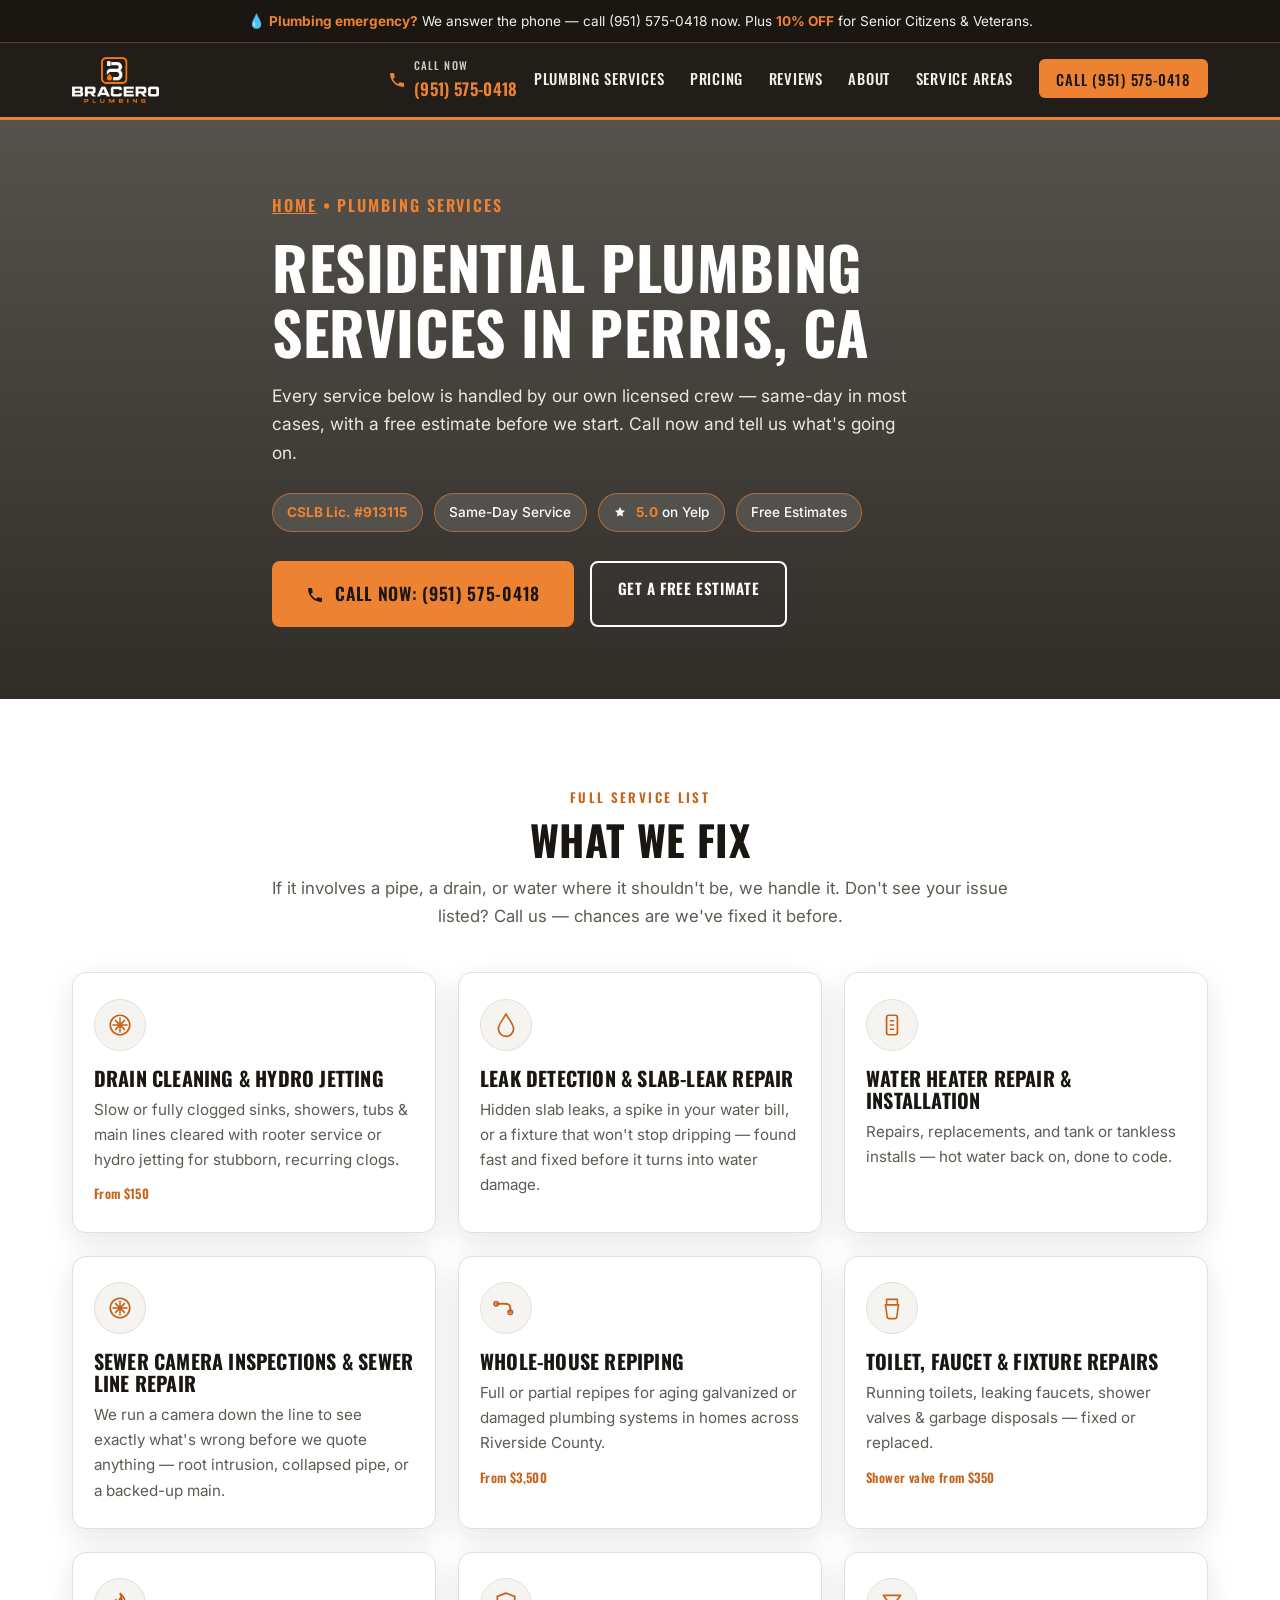
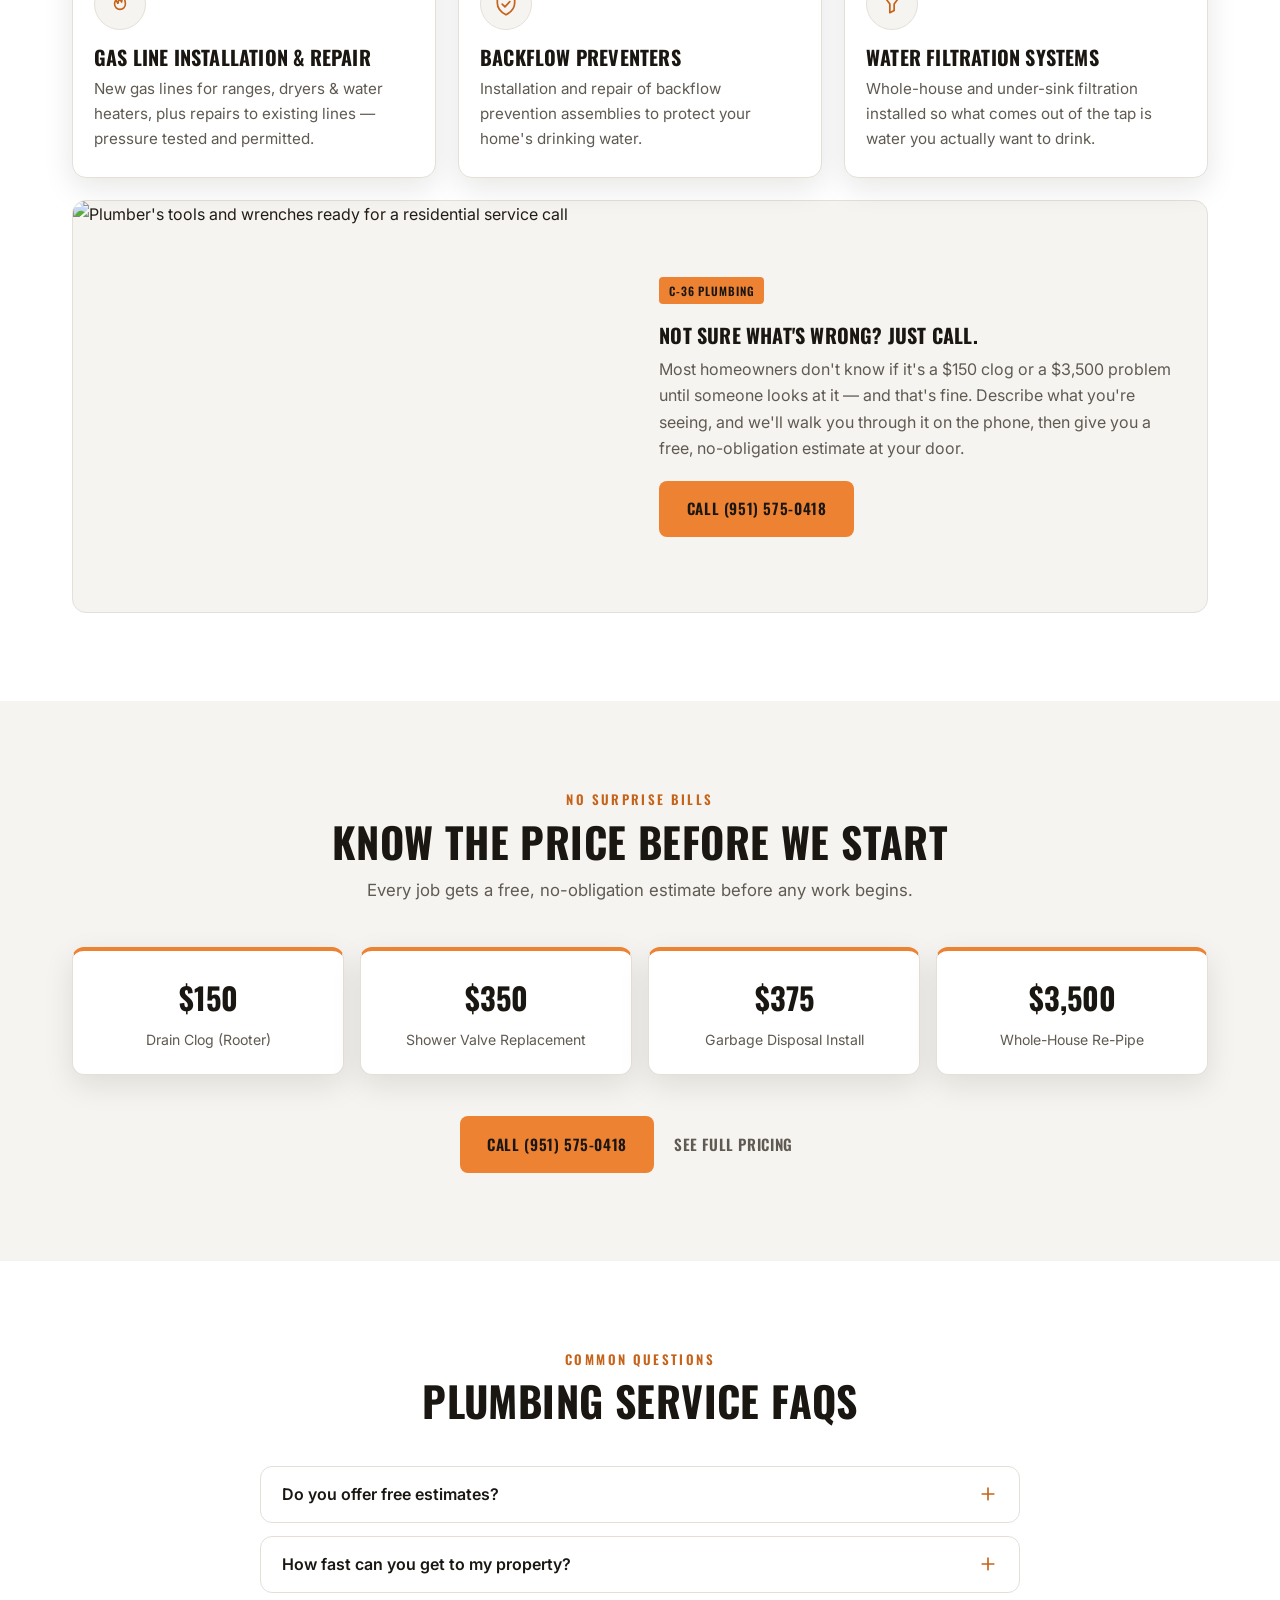
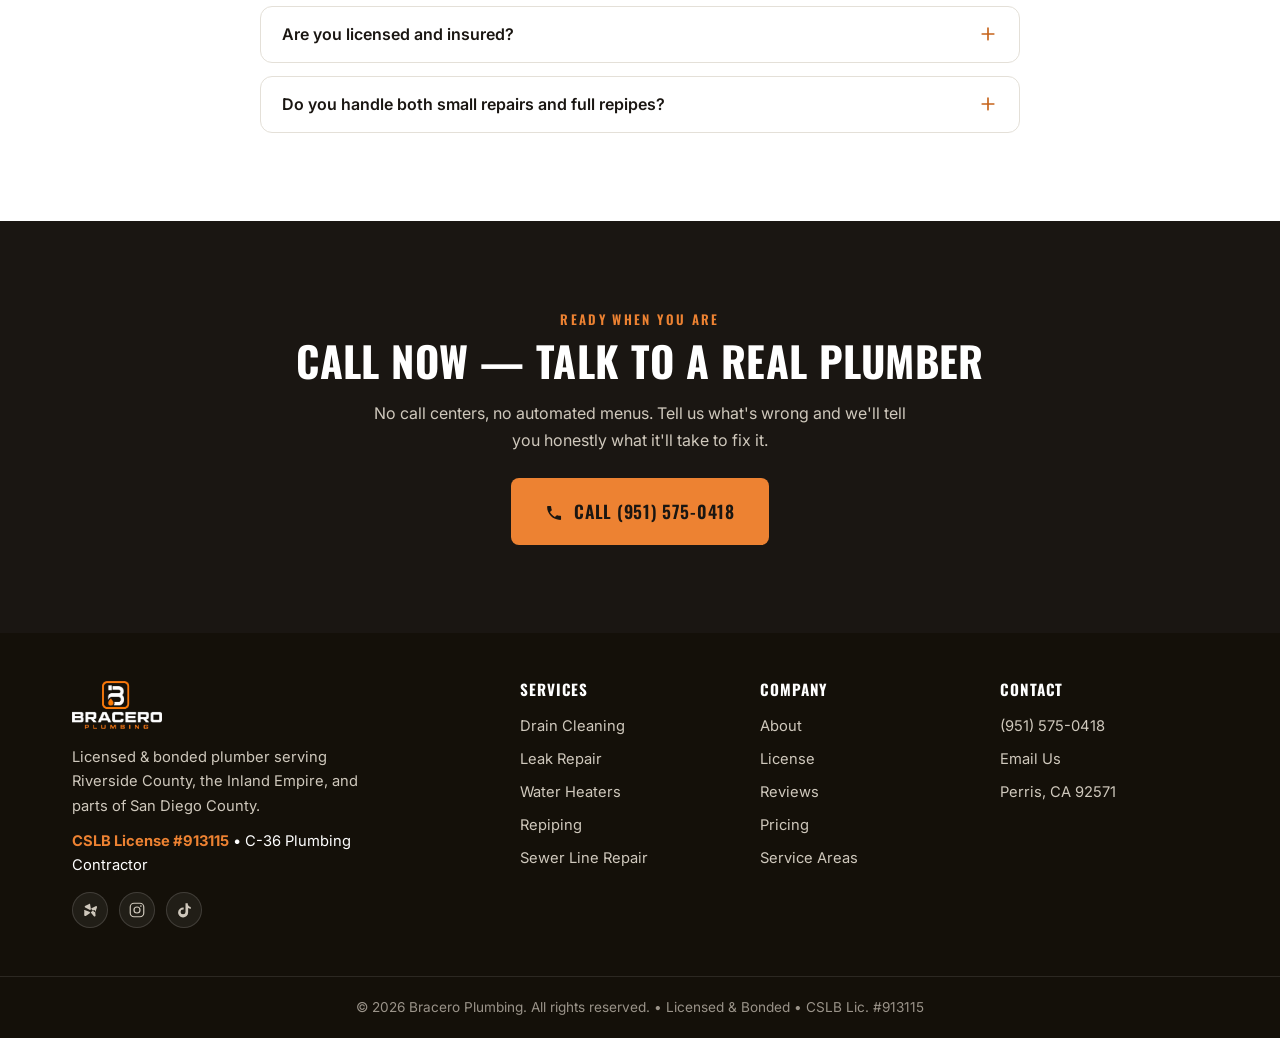
==== plumbing-service.html @ de7ab434 "upd" ====
<!DOCTYPE html>
<html lang="en">

<head>
  <meta charset="UTF-8" />
  <meta name="viewport" content="width=device-width, initial-scale=1.0" />

  <!-- ===================== PRIMARY SEO ===================== -->
  <title>Plumbing Services in Perris, CA | Same-Day Repairs — Bracero Plumbing</title>
  <meta name="description"
    content="Full-service residential plumbing in Perris, CA: drain cleaning, leak detection, water heaters, sewer line repair, repiping, toilet &amp; fixture repair, gas lines &amp; more. Licensed &amp; bonded, CSLB #913115, same-day service. Call (951) 575-0418." />
  <meta name="keywords"
    content="plumbing services Perris CA, drain cleaning Riverside County, water heater repair Perris, sewer line repair Perris CA, whole house repiping, toilet repair plumber, gas line installation plumber, CSLB License 913115" />
  <meta name="author" content="Bracero Plumbing" />
  <meta name="robots" content="index, follow" />
  <meta name="geo.region" content="US-CA" />
  <meta name="geo.placename" content="Perris, California" />
  <meta name="geo.position" content="33.7825;-117.2286" />
  <meta name="ICBM" content="33.7825, -117.2286" />
  <link rel="canonical" href="https://www.braceroengineeringco.com/plumbing-service.html" />

  <!-- ===================== OPEN GRAPH / SOCIAL ===================== -->
  <meta property="og:type" content="website" />
  <meta property="og:site_name" content="Bracero Plumbing" />
  <meta property="og:title" content="Plumbing Services in Perris, CA | Bracero Plumbing" />
  <meta property="og:description"
    content="Drain cleaning, leak repair, water heaters, sewer lines, repiping &amp; more — licensed, bonded, same-day service across Riverside County. CSLB Lic. #913115 &middot; 5.0 on Yelp." />
  <meta property="og:url" content="https://www.braceroengineeringco.com/plumbing-service.html" />
  <meta property="og:image" content="https://www.braceroengineeringco.com/assets/img/og-image.jpg" />
  <meta property="og:image:width" content="1200" />
  <meta property="og:image:height" content="630" />
  <meta name="twitter:card" content="summary_large_image" />
  <meta name="twitter:title" content="Plumbing Services in Perris, CA | Bracero Plumbing" />
  <meta name="twitter:description"
    content="Drain cleaning, leak repair, water heaters, sewer lines &amp; repiping across Riverside County. CSLB Lic. #913115 &middot; 5.0 on Yelp." />
  <meta name="twitter:image" content="https://www.braceroengineeringco.com/assets/img/og-image.jpg" />

  <meta name="theme-color" content="#1a1612" />
  <link rel="icon" type="image/png" href="assets/img/favicon.png" />
  <link rel="apple-touch-icon" href="assets/img/favicon.png" />

  <!-- ===================== FONTS ===================== -->
  <link rel="preconnect" href="https://fonts.googleapis.com" />
  <link rel="preconnect" href="https://fonts.gstatic.com" crossorigin />
  <link
    href="https://fonts.googleapis.com/css2?family=Oswald:wght@500;600;700&family=Inter:wght@400;500;600;700&display=swap"
    rel="stylesheet" />

  <link rel="stylesheet" href="assets/css/styles.css" />

  <!-- ===================== STRUCTURED DATA (LocalBusiness) ===================== -->
  <script type="application/ld+json">
{
  "@context": "https://schema.org",
  "@type": "Plumber",
  "@id": "https://www.braceroengineeringco.com/#business",
  "name": "Bracero Plumbing",
  "image": "https://www.braceroengineeringco.com/assets/img/og-image.jpg",
  "logo": "https://www.braceroengineeringco.com/assets/img/logo-mark.png",
  "url": "https://www.braceroengineeringco.com/",
  "telephone": "+1-951-575-0418",
  "email": "Eddie@BraceroPlumbing.com",
  "description": "Licensed and bonded residential plumber serving Perris, Riverside County, the Inland Empire, and parts of San Diego County. Same-day drain cleaning, leak detection, water heaters, sewer line repair, and repiping. CSLB License #913115.",
  "slogan": "Licensed & Bonded — Built on Trust.",
  "founder": "Eddie Perez",
  "priceRange": "$$",
  "sameAs": [
    "https://www.yelp.com/biz/bracero-plumbing-perris",
    "https://instagram.com/Bracero_plumbing",
    "https://tiktok.com/@braceroengineering"
  ],
  "address": {
    "@type": "PostalAddress",
    "streetAddress": "2049 Cottage Ct",
    "addressLocality": "Perris",
    "addressRegion": "CA",
    "postalCode": "92571",
    "addressCountry": "US"
  },
  "geo": { "@type": "GeoCoordinates", "latitude": 33.7825, "longitude": -117.2286 },
  "hasCredential": "CSLB Contractor License #913115 (C-36 Plumbing Contractor)",
  "hasOfferCatalog": {
    "@type": "OfferCatalog",
    "name": "Plumbing Services",
    "itemListElement": [
      { "@type": "Offer", "itemOffered": { "@type": "Service", "name": "Drain Cleaning & Hydro Jetting" } },
      { "@type": "Offer", "itemOffered": { "@type": "Service", "name": "Leak Detection & Slab-Leak Repair" } },
      { "@type": "Offer", "itemOffered": { "@type": "Service", "name": "Water Heater Installation & Repair" } },
      { "@type": "Offer", "itemOffered": { "@type": "Service", "name": "Sewer Camera Inspections & Sewer Line Repair" } },
      { "@type": "Offer", "itemOffered": { "@type": "Service", "name": "Whole-House Repiping" } },
      { "@type": "Offer", "itemOffered": { "@type": "Service", "name": "Toilet, Faucet & Fixture Repairs" } },
      { "@type": "Offer", "itemOffered": { "@type": "Service", "name": "Gas Line Installation & Repair" } },
      { "@type": "Offer", "itemOffered": { "@type": "Service", "name": "Backflow Preventers" } },
      { "@type": "Offer", "itemOffered": { "@type": "Service", "name": "Water Filtration Systems" } }
    ]
  }
}
</script>
</head>

<body>

  <!-- ===================== PROMO BANNER ===================== -->
  <div class="promo-banner">
    <div class="container">
      <p>💧 <strong>Plumbing emergency?</strong> We answer the phone — call (951) 575-0418 now. Plus <strong>10% OFF</strong> for Senior Citizens &amp; Veterans.</p>
    </div>
  </div>

  <!-- ===================== HEADER ===================== -->
  <header class="site-header" id="top">
    <div class="container header-inner">
      <a href="index.html#top" class="brand" aria-label="Bracero Plumbing home">
        <img src="assets/img/logo-mark.png" alt="Bracero Plumbing logo" class="brand-logo" />
      </a>
      <a href="tel:+19515750418" class="header-phone">
        <svg class="icon" viewBox="0 0 24 24" aria-hidden="true"><use href="#i-phone"/></svg>
        <span><span class="header-phone-label">Call Now</span>(951) 575-0418</span>
      </a>
      <nav class="main-nav" aria-label="Primary">
        <button class="nav-toggle" id="navToggle" aria-label="Open menu" aria-expanded="false">
          <span></span><span></span><span></span>
        </button>
        <ul class="nav-list" id="navList">
          <li><a href="plumbing-service.html" aria-current="page">Plumbing Services</a></li>
          <li><a href="index.html#pricing">Pricing</a></li>
          <li><a href="index.html#reviews">Reviews</a></li>
          <li><a href="index.html#about">About</a></li>
          <li><a href="index.html#areas">Service Areas</a></li>
          <li><a href="tel:+19515750418" class="nav-cta">Call (951) 575-0418</a></li>
        </ul>
      </nav>
    </div>
  </header>

  <!-- inline icon sprite -->
  <svg style="display:none" aria-hidden="true">
    <symbol id="i-phone" viewBox="0 0 24 24"><path d="M6.6 10.8c1.4 2.8 3.8 5.1 6.6 6.6l2.2-2.2c.3-.3.7-.4 1.1-.2 1.2.5 2.5.8 3.9.8.6 0 1 .4 1 1v3.4c0 .6-.4 1-1 1C10.6 21.2 2.8 13.4 2.8 3.7c0-.6.4-1 1-1H7.2c.6 0 1 .4 1 1 0 1.4.3 2.7.8 3.9.2.4.1.8-.2 1.1L6.6 10.8Z" fill="currentColor"/></symbol>
    <symbol id="i-drain" viewBox="0 0 24 24"><circle cx="12" cy="12" r="9" fill="none" stroke="currentColor" stroke-width="1.6"/><path d="M12 5v14M5 12h14M7.5 7.5l9 9M16.5 7.5l-9 9" stroke="currentColor" stroke-width="1.4"/></symbol>
    <symbol id="i-drop" viewBox="0 0 24 24"><path d="M12 2C9 7 5 11.5 5 15.5A7 7 0 0019 15.5C19 11.5 15 7 12 2Z" fill="none" stroke="currentColor" stroke-width="1.6"/></symbol>
    <symbol id="i-heater" viewBox="0 0 24 24"><rect x="7" y="3" width="10" height="18" rx="2" fill="none" stroke="currentColor" stroke-width="1.6"/><path d="M10 8h4M10 12h4M10 16h4" stroke="currentColor" stroke-width="1.4"/></symbol>
    <symbol id="i-pipe" viewBox="0 0 24 24"><path d="M3 8h9a4 4 0 0 1 4 4v4" fill="none" stroke="currentColor" stroke-width="1.8" stroke-linecap="round"/><circle cx="3" cy="8" r="2" fill="none" stroke="currentColor" stroke-width="1.6"/><circle cx="16" cy="16" r="2" fill="none" stroke="currentColor" stroke-width="1.6"/></symbol>
    <symbol id="i-wrench" viewBox="0 0 24 24"><path d="M14.7 6.3a4 4 0 1 0-5.4 5.4L3 18l3 3 6.3-6.3a4 4 0 0 0 5.4-5.4l-2.1 2.1-2-2z" fill="none" stroke="currentColor" stroke-width="1.5" stroke-linejoin="round"/></symbol>
    <symbol id="i-toilet" viewBox="0 0 24 24"><path d="M7 4h10v5H7z" fill="none" stroke="currentColor" stroke-width="1.5"/><path d="M6 9h12l-1.5 11a2 2 0 0 1-2 1.8h-5a2 2 0 0 1-2-1.8L6 9Z" fill="none" stroke="currentColor" stroke-width="1.5"/></symbol>
    <symbol id="i-shield" viewBox="0 0 24 24"><path d="M12 2 4 5v6c0 5 3.5 8.5 8 11 4.5-2.5 8-6 8-11V5l-8-3Z" fill="none" stroke="currentColor" stroke-width="1.6"/><path d="M8.5 12.2 11 14.7l4.5-4.9" fill="none" stroke="currentColor" stroke-width="1.6" stroke-linecap="round" stroke-linejoin="round"/></symbol>
    <symbol id="i-star" viewBox="0 0 24 24"><path d="M12 3.5l2.6 5.4 5.9.8-4.3 4.2 1 5.9-5.2-2.8-5.2 2.8 1-5.9-4.3-4.2 5.9-.8Z" fill="currentColor"/></symbol>
    <symbol id="i-plus" viewBox="0 0 24 24"><path d="M12 5v14M5 12h14" stroke="currentColor" stroke-width="2" stroke-linecap="round"/></symbol>
    <symbol id="i-flame" viewBox="0 0 24 24"><path d="M12 2s5 4.5 5 10a5 5 0 0 1-10 0c0-1.5.5-2.8 1.2-3.8C9 10 10 11 10 12c0-2 1-4 2-5 0 1.5 1 2.5 1.5 3 .5-1 .5-3-1.5-8z" fill="none" stroke="currentColor" stroke-width="1.5"/></symbol>
    <symbol id="i-filter" viewBox="0 0 24 24"><path d="M4 4h16l-6 8v6l-4 2v-8L4 4Z" fill="none" stroke="currentColor" stroke-width="1.6" stroke-linejoin="round"/></symbol>
    <symbol id="i-instagram" viewBox="0 0 24 24"><rect x="3" y="3" width="18" height="18" rx="5" fill="none" stroke="currentColor" stroke-width="1.6"/><circle cx="12" cy="12" r="4" fill="none" stroke="currentColor" stroke-width="1.6"/><circle cx="17.2" cy="6.8" r="1.1" fill="currentColor"/></symbol>
    <symbol id="i-tiktok" viewBox="0 0 24 24"><path d="M14 3v11.5a3.3 3.3 0 1 1-3.3-3.3c.3 0 .6 0 .9.1V8.7a6.7 6.7 0 1 0 5.9 6.6V9.4a6.2 6.2 0 0 0 3.5 1.1V7.9a4.1 4.1 0 0 1-3.5-2.3A4.2 4.2 0 0 1 17 3Z" fill="currentColor"/></symbol>
    <symbol id="i-yelp" viewBox="0 0 24 24"><path d="M12 3.5l1.2 6.8a1.3 1.3 0 0 1-1.9 1.4L5.6 8.6a1.3 1.3 0 0 1 .4-2.4l5.6-2.6a.4.4 0 0 1 .4-.1ZM4.9 12l6.2 2.2a1.3 1.3 0 0 1 .2 2.4l-5 3.3a1.3 1.3 0 0 1-2-1.1l.1-5.7a.4.4 0 0 1 .5-1.1Zm8.4 3.6 3.9 4.8a1.3 1.3 0 0 0 2.2-1l-.6-6.1a1.3 1.3 0 0 0-2.1-.9l-3.2 2.4a1.3 1.3 0 0 0-.2 1.8ZM14 9.8l5.5-2.9a1.3 1.3 0 0 1 1.8 1.6l-1.9 5.4a1.3 1.3 0 0 1-2.3.2L14 10.9a.4.4 0 0 1 0-1.1Z" fill="currentColor"/></symbol>
  </svg>

  <!-- ===================== PAGE HERO ===================== -->
  <section class="hero hero-inner" id="home">
    <div class="hero-overlay"></div>
    <div class="container hero-content">
      <p class="hero-eyebrow"><a href="index.html#top" style="color:inherit;text-decoration:underline">Home</a> &bull; Plumbing Services</p>
      <h1>Residential Plumbing Services in Perris, CA</h1>
      <p class="hero-sub">Every service below is handled by our own licensed crew — same-day in most cases, with a
        free estimate before we start. Call now and tell us what's going on.</p>
      <div class="hero-badges">
        <span class="badge"><strong>CSLB Lic. #913115</strong></span>
        <span class="badge">Same-Day Service</span>
        <a class="badge" href="https://www.yelp.com/biz/bracero-plumbing-perris" target="_blank" rel="noopener">
          <svg class="icon" viewBox="0 0 24 24" aria-hidden="true" style="width:14px;height:14px;vertical-align:-2px;margin-right:.3rem"><use href="#i-star"/></svg>
          <strong>5.0</strong> on Yelp
        </a>
        <span class="badge">Free Estimates</span>
      </div>
      <div class="hero-actions">
        <a href="tel:+19515750418" class="btn btn-primary btn-lg">
          <svg class="icon" viewBox="0 0 24 24" aria-hidden="true"><use href="#i-phone"/></svg>
          Call Now: (951) 575-0418
        </a>
        <a href="index.html#contact" class="btn btn-outline">Get a Free Estimate</a>
      </div>
    </div>
  </section>

  <!-- ===================== SERVICES DETAIL ===================== -->
  <section class="section" id="services-detail">
    <div class="container">
      <div class="section-head">
        <p class="eyebrow">Full Service List</p>
        <h2>What We Fix</h2>
        <p class="section-intro">If it involves a pipe, a drain, or water where it shouldn't be, we handle it.
          Don't see your issue listed? Call us — chances are we've fixed it before.</p>
      </div>

      <div class="cards icon-cards">
        <article class="card icon-card" id="drain-cleaning">
          <div class="icon-card-icon"><svg class="icon" viewBox="0 0 24 24" aria-hidden="true"><use href="#i-drain"/></svg></div>
          <div class="card-body">
            <h3>Drain Cleaning &amp; Hydro Jetting</h3>
            <p>Slow or fully clogged sinks, showers, tubs &amp; main lines cleared with rooter service or
              hydro jetting for stubborn, recurring clogs.</p>
            <span class="icon-card-price">From $150</span>
          </div>
        </article>

        <article class="card icon-card" id="leak-repair">
          <div class="icon-card-icon"><svg class="icon" viewBox="0 0 24 24" aria-hidden="true"><use href="#i-drop"/></svg></div>
          <div class="card-body">
            <h3>Leak Detection &amp; Slab-Leak Repair</h3>
            <p>Hidden slab leaks, a spike in your water bill, or a fixture that won't stop dripping — found fast
              and fixed before it turns into water damage.</p>
          </div>
        </article>

        <article class="card icon-card" id="water-heaters">
          <div class="icon-card-icon"><svg class="icon" viewBox="0 0 24 24" aria-hidden="true"><use href="#i-heater"/></svg></div>
          <div class="card-body">
            <h3>Water Heater Repair &amp; Installation</h3>
            <p>Repairs, replacements, and tank or tankless installs — hot water back on, done to code.</p>
          </div>
        </article>

        <article class="card icon-card" id="sewer-line">
          <div class="icon-card-icon"><svg class="icon" viewBox="0 0 24 24" aria-hidden="true"><use href="#i-drain"/></svg></div>
          <div class="card-body">
            <h3>Sewer Camera Inspections &amp; Sewer Line Repair</h3>
            <p>We run a camera down the line to see exactly what's wrong before we quote anything — root
              intrusion, collapsed pipe, or a backed-up main.</p>
          </div>
        </article>

        <article class="card icon-card" id="repiping">
          <div class="icon-card-icon"><svg class="icon" viewBox="0 0 24 24" aria-hidden="true"><use href="#i-pipe"/></svg></div>
          <div class="card-body">
            <h3>Whole-House Repiping</h3>
            <p>Full or partial repipes for aging galvanized or damaged plumbing systems in homes across
              Riverside County.</p>
            <span class="icon-card-price">From $3,500</span>
          </div>
        </article>

        <article class="card icon-card" id="fixtures">
          <div class="icon-card-icon"><svg class="icon" viewBox="0 0 24 24" aria-hidden="true"><use href="#i-toilet"/></svg></div>
          <div class="card-body">
            <h3>Toilet, Faucet &amp; Fixture Repairs</h3>
            <p>Running toilets, leaking faucets, shower valves &amp; garbage disposals — fixed or replaced.</p>
            <span class="icon-card-price">Shower valve from $350</span>
          </div>
        </article>

        <article class="card icon-card" id="gas-lines">
          <div class="icon-card-icon"><svg class="icon" viewBox="0 0 24 24" aria-hidden="true"><use href="#i-flame"/></svg></div>
          <div class="card-body">
            <h3>Gas Line Installation &amp; Repair</h3>
            <p>New gas lines for ranges, dryers &amp; water heaters, plus repairs to existing lines — pressure
              tested and permitted.</p>
          </div>
        </article>

        <article class="card icon-card" id="backflow">
          <div class="icon-card-icon"><svg class="icon" viewBox="0 0 24 24" aria-hidden="true"><use href="#i-shield"/></svg></div>
          <div class="card-body">
            <h3>Backflow Preventers</h3>
            <p>Installation and repair of backflow prevention assemblies to protect your home's drinking water.</p>
          </div>
        </article>

        <article class="card icon-card" id="water-filtration">
          <div class="icon-card-icon"><svg class="icon" viewBox="0 0 24 24" aria-hidden="true"><use href="#i-filter"/></svg></div>
          <div class="card-body">
            <h3>Water Filtration Systems</h3>
            <p>Whole-house and under-sink filtration installed so what comes out of the tap is water you
              actually want to drink.</p>
          </div>
        </article>
      </div>

      <div class="feature-banner">
        <div class="feature-banner-media">
          <img src="https://images.unsplash.com/photo-1673870861507-d72aa6855d89?q=80&w=1200&auto=format&fit=crop"
            alt="Plumber's tools and wrenches ready for a residential service call" loading="lazy" />
        </div>
        <div class="feature-banner-body">
          <span class="card-tag">C-36 Plumbing</span>
          <h3>Not Sure What's Wrong? Just Call.</h3>
          <p>Most homeowners don't know if it's a $150 clog or a $3,500 problem until someone looks at it —
            and that's fine. Describe what you're seeing, and we'll walk you through it on the phone, then give
            you a free, no-obligation estimate at your door.</p>
          <a href="tel:+19515750418" class="btn btn-primary">Call (951) 575-0418</a>
        </div>
      </div>
    </div>
  </section>

  <!-- ===================== PRICING TEASER ===================== -->
  <section class="section section-alt" id="pricing-teaser">
    <div class="container">
      <div class="section-head">
        <p class="eyebrow">No Surprise Bills</p>
        <h2>Know the Price Before We Start</h2>
        <p class="section-intro">Every job gets a free, no-obligation estimate before any work begins.</p>
      </div>
      <div class="pricing-strip">
        <div class="pricing-chip"><span class="pricing-amount">$150</span><span class="pricing-label">Drain Clog
            (Rooter)</span></div>
        <div class="pricing-chip"><span class="pricing-amount">$350</span><span class="pricing-label">Shower Valve
            Replacement</span></div>
        <div class="pricing-chip"><span class="pricing-amount">$375</span><span class="pricing-label">Garbage
            Disposal Install</span></div>
        <div class="pricing-chip"><span class="pricing-amount">$3,500</span><span class="pricing-label">Whole-House
            Re-Pipe</span></div>
      </div>
      <div class="section-cta">
        <a href="tel:+19515750418" class="btn btn-primary">Call (951) 575-0418</a>
        <a href="index.html#pricing" class="btn btn-ghost">See full pricing</a>
      </div>
    </div>
  </section>

  <!-- ===================== FAQ ===================== -->
  <section class="section" id="faq">
    <div class="container">
      <div class="section-head">
        <p class="eyebrow">Common Questions</p>
        <h2>Plumbing Service FAQs</h2>
      </div>
      <div class="faq-list">
        <div class="faq-item">
          <button class="faq-q" aria-expanded="false">
            <span>Do you offer free estimates?</span>
            <svg class="icon faq-icon" viewBox="0 0 24 24"><use href="#i-plus"/></svg>
          </button>
          <div class="faq-a">
            <p>Yes — call (951) 575-0418 and we'll give you a free, no-obligation estimate for your plumbing
              project before any work starts.</p>
          </div>
        </div>
        <div class="faq-item">
          <button class="faq-q" aria-expanded="false">
            <span>How fast can you get to my property?</span>
            <svg class="icon faq-icon" viewBox="0 0 24 24"><use href="#i-plus"/></svg>
          </button>
          <div class="faq-a">
            <p>We offer same-day service for most calls. Call us at (951) 575-0418 and we'll give you our next
              available appointment. We're open Monday–Saturday, 7:00 AM–9:00 PM.</p>
          </div>
        </div>
        <div class="faq-item">
          <button class="faq-q" aria-expanded="false">
            <span>Are you licensed and insured?</span>
            <svg class="icon faq-icon" viewBox="0 0 24 24"><use href="#i-plus"/></svg>
          </button>
          <div class="faq-a">
            <p>Yes. Bracero Plumbing is licensed and bonded under CSLB License #913115, classified C-36
              Plumbing Contractor. You can verify our license anytime at cslb.ca.gov.</p>
          </div>
        </div>
        <div class="faq-item">
          <button class="faq-q" aria-expanded="false">
            <span>Do you handle both small repairs and full repipes?</span>
            <svg class="icon faq-icon" viewBox="0 0 24 24"><use href="#i-plus"/></svg>
          </button>
          <div class="faq-a">
            <p>Yes — from a $150 drain clog to a full whole-house re-pipe, one licensed crew handles the whole
              job from diagnosis to final inspection.</p>
          </div>
        </div>
      </div>
    </div>
  </section>

  <!-- ===================== CTA BAND ===================== -->
  <section class="section section-dark" id="cta">
    <div class="container" style="text-align:center">
      <p class="eyebrow accent">Ready When You Are</p>
      <h2 style="margin-bottom:1rem">Call Now — Talk To A Real Plumber</h2>
      <p style="max-width:560px;margin:0 auto 1.6rem;color:#cfc8bc">No call centers, no automated menus. Tell us
        what's wrong and we'll tell you honestly what it'll take to fix it.</p>
      <a href="tel:+19515750418" class="btn btn-primary btn-lg">
        <svg class="icon" viewBox="0 0 24 24" aria-hidden="true"><use href="#i-phone"/></svg>
        Call (951) 575-0418
      </a>
    </div>
  </section>

  <!-- ===================== FOOTER ===================== -->
  <footer class="site-footer">
    <div class="container footer-inner">
      <div class="footer-brand">
        <img src="assets/img/logo-mark.png" alt="Bracero Plumbing" class="footer-logo" />
        <p>Licensed &amp; bonded plumber serving Riverside County, the Inland Empire, and parts of San Diego
          County.</p>
        <p class="footer-lic"><strong>CSLB License #913115</strong> &bull; C-36 Plumbing Contractor</p>
        <div class="footer-social">
          <a href="https://www.yelp.com/biz/bracero-plumbing-perris" target="_blank" rel="noopener" aria-label="Yelp"><svg class="icon" viewBox="0 0 24 24"><use href="#i-yelp"/></svg></a>
          <a href="https://instagram.com/Bracero_plumbing" target="_blank" rel="noopener" aria-label="Instagram"><svg class="icon" viewBox="0 0 24 24"><use href="#i-instagram"/></svg></a>
          <a href="https://tiktok.com/@braceroengineering" target="_blank" rel="noopener" aria-label="TikTok"><svg class="icon" viewBox="0 0 24 24"><use href="#i-tiktok"/></svg></a>
        </div>
      </div>
      <div class="footer-col">
        <h4>Services</h4>
        <ul>
          <li><a href="#drain-cleaning">Drain Cleaning</a></li>
          <li><a href="#leak-repair">Leak Repair</a></li>
          <li><a href="#water-heaters">Water Heaters</a></li>
          <li><a href="#repiping">Repiping</a></li>
          <li><a href="#sewer-line">Sewer Line Repair</a></li>
        </ul>
      </div>
      <div class="footer-col">
        <h4>Company</h4>
        <ul>
          <li><a href="index.html#about">About</a></li>
          <li><a href="index.html#license">License</a></li>
          <li><a href="index.html#reviews">Reviews</a></li>
          <li><a href="index.html#pricing">Pricing</a></li>
          <li><a href="index.html#areas">Service Areas</a></li>
        </ul>
      </div>
      <div class="footer-col">
        <h4>Contact</h4>
        <ul>
          <li><a href="tel:+19515750418">(951) 575-0418</a></li>
          <li><a href="mailto:Eddie@BraceroPlumbing.com">Email Us</a></li>
          <li>Perris, CA 92571</li>
        </ul>
      </div>
    </div>
    <div class="footer-bottom">
      <div class="container">
        <p>&copy; <span id="year"></span> Bracero Plumbing. All rights reserved. &bull; Licensed &amp; Bonded
          &bull; CSLB&nbsp;Lic.&nbsp;#913115</p>
      </div>
    </div>
  </footer>

  <a href="tel:+19515750418" class="mobile-call" aria-label="Call Bracero Plumbing">📞 Call Now — (951) 575-0418</a>

  <script src="assets/js/main.js"></script>
  <script type="module"
    src="https://static.cloudflareinsights.com/beacon.min.js/v31edd6df95cf4e85bb4c19e7a9bdbcba1788362987495"
    integrity="sha512-iIg7k2xntmwu6/uSb5tpc/hySgZc4eoL31yB29W6tJFo2akwjPWcEqnCEdJvGexCL0KEQwVYv5BlowfhVz26hg=="
    data-cf-beacon='{"version":"2024.11.0","token":"9faa8212a9d14b8d8688ab4ada460621","r":1,"spa":2}'
    crossorigin="anonymous"></script>
</body>

</html>
---- assets/css/styles.css ----
/* ===================================================================
   Bracero Plumbing — Stylesheet
   Brand colors from logo: orange #ED8232, charcoal #1A1612, off-white
   =================================================================== */
:root{
  --orange:#ED8232;
  --orange-dark:#C6631A;
  --charcoal:#1A1612;
  --charcoal-2:#242019;
  --ink:#211c16;
  --gray:#5f5a52;
  --light:#f6f4f0;
  --white:#ffffff;
  --line:#e4e0d8;
  --shadow:0 10px 30px rgba(20,16,10,.10);
  --radius:14px;
  --maxw:1180px;
  --font-head:'Oswald',system-ui,sans-serif;
  --font-body:'Inter',system-ui,sans-serif;
}
*{box-sizing:border-box;margin:0;padding:0}
html{scroll-behavior:smooth}
body{font-family:var(--font-body);color:var(--ink);background:var(--white);line-height:1.65;-webkit-font-smoothing:antialiased}
img{max-width:100%;display:block}
a{color:inherit;text-decoration:none}
.container{max-width:var(--maxw);margin:0 auto;padding:0 22px}

h1,h2,h3,h4{font-family:var(--font-head);line-height:1.1;text-transform:uppercase;letter-spacing:.01em}
h2{font-size:clamp(1.7rem,3.4vw,2.6rem);color:var(--charcoal)}
h3{font-size:1.25rem}
.eyebrow{font-family:var(--font-head);text-transform:uppercase;letter-spacing:.18em;color:var(--orange-dark);font-weight:600;font-size:.82rem;margin-bottom:.5rem}
.eyebrow.accent{color:var(--orange)}

/* ---------- Buttons ---------- */
.btn{display:inline-block;font-family:var(--font-head);text-transform:uppercase;letter-spacing:.04em;font-weight:600;
  padding:.85rem 1.6rem;border-radius:8px;cursor:pointer;border:2px solid transparent;transition:.2s;font-size:.95rem}
.btn-primary{background:var(--orange);color:var(--charcoal)}
.btn-primary:hover{background:var(--orange-dark);transform:translateY(-2px)}
.btn-outline{background:transparent;border-color:var(--white);color:var(--white)}
.btn-outline:hover{background:var(--white);color:var(--charcoal)}
.btn-ghost{background:transparent;color:var(--gray);padding-left:.5rem}
.btn-ghost:hover{color:var(--charcoal)}
.btn-block{width:100%;text-align:center}
.btn-lg{font-size:1.1rem;padding:1.05rem 2rem}
.btn .icon{width:18px;height:18px;vertical-align:-3px;margin-right:.4rem;fill:currentColor}
.icon{width:20px;height:20px}

/* ---------- Header ---------- */
.site-header{position:sticky;top:0;z-index:50;background:rgba(26,22,18,.97);backdrop-filter:blur(6px);border-bottom:3px solid var(--orange)}
.header-inner{display:flex;align-items:center;justify-content:space-between;gap:1rem;height:74px}
.brand-logo{height:46px;width:auto}
.header-phone{display:flex;align-items:center;gap:.5rem;color:var(--orange);font-family:var(--font-head);font-weight:600;font-size:1.05rem;letter-spacing:.02em;margin-left:auto}
.header-phone .icon{width:18px;height:18px}
.header-phone-label{display:block;font-size:.68rem;text-transform:uppercase;letter-spacing:.1em;color:#cfc8bc;font-weight:500}
.header-phone:hover{color:var(--white)}
.nav-list{list-style:none;display:flex;align-items:center;gap:1.6rem}
.nav-list a{color:#f3efe8;font-family:var(--font-head);text-transform:uppercase;font-size:.92rem;letter-spacing:.05em;font-weight:500;transition:.2s}
.nav-list a:hover{color:var(--orange)}
.nav-cta{background:var(--orange);color:var(--charcoal)!important;padding:.55rem 1.1rem;border-radius:6px}
.nav-cta:hover{background:var(--orange-dark)}
.nav-toggle{display:none;flex-direction:column;gap:5px;background:none;border:0;cursor:pointer;padding:6px}
.nav-toggle span{width:26px;height:3px;background:var(--orange);border-radius:2px;transition:.3s}

/* ---------- Hero ---------- */
.hero{position:relative;color:var(--white);background:linear-gradient(rgba(20,16,10,.68),rgba(20,16,10,.84)),url('https://images.unsplash.com/photo-1676210134188-4c05dd172f89?q=80&w=1800&auto=format&fit=crop') center/cover no-repeat;
  padding:clamp(4rem,11vw,8rem) 0}
.hero-inner{background:linear-gradient(rgba(20,16,10,.72),rgba(20,16,10,.88)),url('https://images.unsplash.com/photo-1673870861507-d72aa6855d89?q=80&w=1800&auto=format&fit=crop') center/cover no-repeat;
  padding:clamp(2.6rem,7vw,4.5rem) 0}
.hero-content{max-width:780px}
.hero-eyebrow{font-family:var(--font-head);text-transform:uppercase;letter-spacing:.12em;color:var(--orange);font-weight:600;margin-bottom:1rem}
.hero h1{font-size:clamp(2.1rem,5.2vw,3.7rem);margin-bottom:1.1rem}
.hero-sub{font-size:1.08rem;color:#eee7db;max-width:640px;margin-bottom:1.6rem}
.hero-badges{display:flex;flex-wrap:wrap;gap:.7rem;margin-bottom:1.8rem}
.badge{background:rgba(255,255,255,.12);border:1px solid rgba(237,130,50,.55);color:#fff;padding:.45rem .9rem;border-radius:40px;font-size:.85rem;font-weight:500}
.badge strong{color:var(--orange)}
.hero-actions{display:flex;flex-wrap:wrap;gap:1rem}
.hero-hours{margin-top:1.4rem;font-size:.88rem;color:#cfc8bc}

/* ---------- Trust bar ---------- */
.trustbar{background:var(--charcoal-2);color:#fff;padding:1.4rem 0}
.trustbar-grid{display:grid;grid-template-columns:repeat(4,1fr);gap:1rem;text-align:center}
.trust-item{display:flex;flex-direction:column;gap:.2rem;border-left:1px solid rgba(255,255,255,.12);padding:.2rem 1rem}
.trust-item:first-child{border-left:0}
.trust-num{font-family:var(--font-head);color:var(--orange);font-weight:600;font-size:1.05rem}
.trust-label{font-size:.82rem;color:#cfc8bc;letter-spacing:.02em}

/* ---------- Sections ---------- */
.section{padding:clamp(3.2rem,7vw,5.5rem) 0}
.section-alt{background:var(--light)}
.section-head{max-width:760px;margin:0 auto 2.6rem;text-align:center}
.section-intro{color:var(--gray);margin-top:.8rem;font-size:1.05rem}
.section-cta{text-align:center;margin-top:2.6rem;display:flex;gap:.6rem;justify-content:center;align-items:center;flex-wrap:wrap}

/* ---------- Service cards ---------- */
.cards{display:grid;grid-template-columns:repeat(4,1fr);gap:1.4rem}
.icon-cards{grid-template-columns:repeat(3,1fr)}
.card{background:var(--white);border:1px solid var(--line);border-radius:var(--radius);overflow:hidden;box-shadow:var(--shadow);transition:.25s;display:flex;flex-direction:column}
.card:hover{transform:translateY(-6px);box-shadow:0 18px 40px rgba(20,16,10,.16)}
.card-media{aspect-ratio:4/3;overflow:hidden}
.card-media img{width:100%;height:100%;object-fit:cover;transition:.4s}
.card:hover .card-media img{transform:scale(1.06)}
.card-body{padding:1.3rem 1.3rem 1.5rem}
.card-tag{display:inline-block;background:var(--orange);color:var(--charcoal);font-family:var(--font-head);font-size:.72rem;font-weight:600;text-transform:uppercase;letter-spacing:.08em;padding:.25rem .6rem;border-radius:4px;margin-bottom:.7rem}
.card-body h3{margin-bottom:.5rem;color:var(--charcoal)}
.card-body p{color:var(--gray);font-size:.95rem}

/* ---------- Icon service cards ---------- */
.icon-card{padding:1.6rem 1.3rem}
.icon-card-icon{width:52px;height:52px;border-radius:50%;background:var(--light);border:1px solid var(--line);display:flex;align-items:center;justify-content:center;margin-bottom:1rem;color:var(--orange-dark)}
.icon-card-icon .icon{width:26px;height:26px}
.icon-card .card-body{padding:0}
.icon-card-price{display:inline-block;margin-top:.7rem;font-family:var(--font-head);font-size:.8rem;font-weight:600;color:var(--orange-dark);letter-spacing:.03em}
.services-more{text-align:center;margin-top:1.8rem;color:var(--gray);font-size:.95rem}
.services-more strong{color:var(--charcoal)}

/* ---------- Promo banner ---------- */
.promo-banner{background:var(--charcoal);border-bottom:1px solid rgba(237,130,50,.35);padding:.6rem 0;text-align:center}
.promo-banner p{color:#f3efe8;font-size:.85rem;margin:0}
.promo-banner strong{color:var(--orange)}

/* ---------- Pricing strip ---------- */
.pricing-strip{display:grid;grid-template-columns:repeat(4,1fr);gap:1rem}
.pricing-chip{background:var(--white);border:1px solid var(--line);border-top:4px solid var(--orange);border-radius:12px;padding:1.4rem 1rem;text-align:center;box-shadow:var(--shadow);display:flex;flex-direction:column;gap:.3rem}
.pricing-amount{font-family:var(--font-head);font-size:1.9rem;font-weight:700;color:var(--charcoal)}
.pricing-label{font-size:.88rem;color:var(--gray)}

/* ---------- Footer social ---------- */
.footer-social{display:flex;gap:.7rem;margin-top:.9rem}
.footer-social a{width:36px;height:36px;border-radius:50%;background:rgba(255,255,255,.06);border:1px solid rgba(255,255,255,.14);display:flex;align-items:center;justify-content:center;color:#cfc8bc}
.footer-social a:hover{color:var(--orange);border-color:var(--orange)}
.footer-social .icon{width:18px;height:18px}

/* ---------- Feature banner (sewer photo) ---------- */
.feature-banner{display:grid;grid-template-columns:1fr 1fr;gap:2.4rem;align-items:center;background:var(--light);border:1px solid var(--line);border-radius:var(--radius);overflow:hidden;margin-top:1.4rem}
.feature-banner-media{height:100%}
.feature-banner-media img{width:100%;height:100%;object-fit:cover;aspect-ratio:4/3}
.feature-banner-body{padding:1.6rem 2rem 1.6rem 0}
.feature-banner-body h3{color:var(--charcoal);margin:.6rem 0 .6rem}
.feature-banner-body p{color:var(--gray);margin-bottom:1.2rem}

/* ---------- Reviews ---------- */
.reviews-grid{display:grid;grid-template-columns:repeat(3,1fr);gap:1.4rem}
.review-card{background:var(--white);border:1px solid var(--line);border-radius:var(--radius);padding:1.6rem;box-shadow:var(--shadow)}
.review-stars{display:flex;gap:.2rem;color:var(--orange);margin-bottom:.8rem}
.review-stars .icon{width:16px;height:16px}
.review-card p{color:var(--ink);font-size:.98rem;margin-bottom:.9rem}
.review-card cite{color:var(--gray);font-size:.85rem;font-style:normal}

/* ---------- FAQ ---------- */
.faq-list{max-width:760px;margin:0 auto;display:grid;gap:.8rem}
.faq-item{background:var(--white);border:1px solid var(--line);border-radius:12px;overflow:hidden}
.faq-q{width:100%;display:flex;align-items:center;justify-content:space-between;gap:1rem;background:none;border:0;cursor:pointer;padding:1.1rem 1.3rem;text-align:left;font-family:var(--font-body);font-weight:600;font-size:1rem;color:var(--charcoal)}
.faq-icon{color:var(--orange-dark);transition:transform .25s;flex-shrink:0}
.faq-item.open .faq-icon{transform:rotate(45deg)}
.faq-a{max-height:0;overflow:hidden;transition:max-height .25s ease}
.faq-a p{padding:0 1.3rem 1.2rem;color:var(--gray);font-size:.95rem}
.faq-item.open .faq-a{max-height:220px}

/* ---------- About ---------- */
.about-grid{display:grid;grid-template-columns:1fr 1fr;gap:3rem;align-items:center}
.about-media img{border-radius:var(--radius);box-shadow:var(--shadow);width:100%;aspect-ratio:4/3;object-fit:cover}
.about-text h2{margin:.3rem 0 1rem}
.about-text p{color:var(--gray);margin-bottom:1rem}
.checklist{list-style:none;margin:1.2rem 0 1.6rem;display:grid;gap:.6rem}
.checklist li{position:relative;padding-left:1.9rem;color:var(--ink);font-weight:500}
.checklist li::before{content:"";position:absolute;left:0;top:.15rem;width:1.2rem;height:1.2rem;background:var(--orange);border-radius:50%;
  box-shadow:inset 0 0 0 2px var(--orange)}
.checklist li::after{content:"\2713";position:absolute;left:.27rem;top:.02rem;color:var(--charcoal);font-weight:800;font-size:.85rem}

/* ---------- License ---------- */
.license-banner{background:var(--charcoal);border-radius:var(--radius);padding:2rem;text-align:center;margin-bottom:2.2rem;border:2px solid var(--orange)}
.license-num{display:flex;flex-direction:column;gap:.2rem}
.license-label{color:#cfc8bc;font-family:var(--font-head);text-transform:uppercase;letter-spacing:.15em;font-size:.85rem}
.license-value{font-family:var(--font-head);color:var(--orange);font-size:clamp(2.4rem,6vw,3.6rem);font-weight:700;line-height:1}
.license-status{color:#fff;font-size:.95rem;letter-spacing:.03em;margin-top:.3rem}
.license-grid{display:grid;grid-template-columns:repeat(4,1fr);gap:1.2rem}
.license-card{background:var(--white);border:1px solid var(--line);border-top:4px solid var(--orange);border-radius:12px;padding:1.5rem 1.2rem;text-align:center;box-shadow:var(--shadow)}
.lic-code{display:inline-block;font-family:var(--font-head);font-weight:700;font-size:1.5rem;color:var(--charcoal);background:var(--orange);border-radius:8px;padding:.2rem .7rem;margin-bottom:.8rem}
.license-card h3{color:var(--charcoal);font-size:1.05rem;margin-bottom:.5rem}
.license-card p{color:var(--gray);font-size:.9rem}
.license-note{text-align:center;color:var(--gray);margin-top:1.6rem;font-size:.95rem}
.license-note a{color:var(--orange-dark);font-weight:600;text-decoration:underline}

/* ---------- Gallery ---------- */
.gallery{display:grid;grid-template-columns:repeat(4,1fr);gap:1rem}
.gallery figure{margin:0;border-radius:12px;overflow:hidden;aspect-ratio:1/1;box-shadow:var(--shadow)}
.gallery img{width:100%;height:100%;object-fit:cover;transition:.4s}
.gallery figure:hover img{transform:scale(1.08)}

/* ---------- Areas ---------- */
.areas-grid{display:grid;grid-template-columns:1.4fr 1fr;gap:3rem;align-items:center}
.areas-grid p{color:var(--gray);margin-bottom:1rem}
.area-list{list-style:none;display:grid;grid-template-columns:repeat(4,1fr);gap:.5rem;margin:1.2rem 0}
.area-list li{background:var(--white);border:1px solid var(--line);border-radius:6px;padding:.5rem;text-align:center;font-weight:500;font-size:.85rem}
.areas-note{font-size:.92rem;font-style:italic}
.areas-card{background:var(--charcoal);color:#fff;border-radius:var(--radius);padding:2.2rem;border-left:5px solid var(--orange)}
.areas-card h3{color:var(--orange);margin-bottom:.8rem}
.areas-card p{color:#dcd5c9;margin-bottom:1.4rem}

/* ---------- Contact ---------- */
.section-dark{background:var(--charcoal);color:#fff}
.contact-grid{display:grid;grid-template-columns:1fr 1fr;gap:3rem}
.section-dark h2{color:#fff}
.contact-info p{color:#d8d1c4;margin-bottom:1.4rem}
.contact-list{list-style:none;display:grid;gap:.9rem}
.contact-list li{display:flex;flex-direction:column;border-bottom:1px solid rgba(255,255,255,.1);padding-bottom:.7rem}
.ci-label{font-family:var(--font-head);text-transform:uppercase;letter-spacing:.12em;font-size:.72rem;color:var(--orange);margin-bottom:.1rem}
.contact-list a{color:#fff;font-weight:600}
.contact-list a:hover{color:var(--orange)}
.contact-call-btn{margin:1.4rem 0 1.6rem;justify-content:center;display:flex;align-items:center}
.contact-form-wrap{background:var(--white);border-radius:var(--radius);padding:2rem;box-shadow:var(--shadow)}
.contact-form-title{margin-bottom:1.2rem;color:var(--charcoal)}
.contact-form{display:grid;grid-template-columns:1fr 1fr;gap:1rem}
.field{display:flex;flex-direction:column}
.field-full{grid-column:1/-1}
.contact-form label{font-family:var(--font-head);text-transform:uppercase;font-size:.78rem;letter-spacing:.08em;color:var(--charcoal);margin-bottom:.35rem}
.contact-form input,.contact-form select,.contact-form textarea{padding:.7rem .8rem;border:1px solid var(--line);border-radius:8px;font-family:var(--font-body);font-size:.95rem;color:var(--ink);background:#fbfaf7}
.contact-form input:focus,.contact-form select:focus,.contact-form textarea:focus{outline:2px solid var(--orange);border-color:var(--orange)}
.contact-form .btn-block{grid-column:1/-1;margin-top:.3rem}
.form-note{grid-column:1/-1;text-align:center;color:var(--gray);font-size:.88rem;margin-top:.2rem}
.form-note a{color:var(--orange-dark);font-weight:600}

/* ---------- Footer ---------- */
.site-footer{background:#141009;color:#cfc8bc}
.footer-inner{display:grid;grid-template-columns:2fr 1fr 1fr 1fr;gap:2rem;padding:3rem 22px}
.footer-logo{height:48px;margin-bottom:1rem}
.footer-brand p{font-size:.92rem;margin-bottom:.7rem;max-width:320px}
.footer-lic{color:#fff!important}
.footer-lic strong{color:var(--orange)}
.footer-col h4{color:#fff;text-transform:uppercase;font-size:.95rem;letter-spacing:.06em;margin-bottom:1rem}
.footer-col ul{list-style:none;display:grid;gap:.55rem}
.footer-col a:hover{color:var(--orange)}
.footer-col li{font-size:.92rem}
.footer-bottom{border-top:1px solid rgba(255,255,255,.1);padding:1.2rem 0;text-align:center}
.footer-bottom p{font-size:.85rem;color:#9a9389}

/* ---------- Mobile sticky call ---------- */
.mobile-call{display:none;position:fixed;bottom:0;left:0;right:0;z-index:60;background:var(--orange);color:var(--charcoal);
  text-align:center;font-family:var(--font-head);text-transform:uppercase;letter-spacing:.06em;font-weight:600;padding:.95rem;box-shadow:0 -4px 14px rgba(0,0,0,.2)}

/* ===================================================================
   Responsive
   =================================================================== */
@media(max-width:980px){
  .cards{grid-template-columns:repeat(2,1fr)}
  .license-grid{grid-template-columns:repeat(2,1fr)}
  .gallery{grid-template-columns:repeat(3,1fr)}
  .reviews-grid{grid-template-columns:1fr}
  .pricing-strip{grid-template-columns:repeat(2,1fr)}
  .feature-banner{grid-template-columns:1fr}
  .feature-banner-body{padding:0 1.4rem 1.6rem}
  .feature-banner-media img{aspect-ratio:16/9}
  .about-grid,.areas-grid,.contact-grid{grid-template-columns:1fr;gap:2rem}
  .footer-inner{grid-template-columns:1fr 1fr}
  .trustbar-grid{grid-template-columns:repeat(2,1fr);gap:1.2rem}
  .trust-item:nth-child(3){border-left:0}
  .header-phone-label{display:none}
}
@media(max-width:680px){
  .nav-toggle{display:flex}
  .nav-list{position:absolute;top:74px;left:0;right:0;background:var(--charcoal);flex-direction:column;align-items:stretch;
    gap:0;padding:.5rem 0;max-height:0;overflow:hidden;transition:max-height .3s ease;border-bottom:3px solid var(--orange)}
  .nav-list.open{max-height:420px}
  .nav-list li{border-top:1px solid rgba(255,255,255,.08)}
  .nav-list a{display:block;padding:.9rem 22px}
  .nav-cta{margin:.5rem 22px;text-align:center}
  .cards,.gallery,.area-list{grid-template-columns:1fr 1fr}
  .contact-form{grid-template-columns:1fr}
  .footer-inner{grid-template-columns:1fr}
  .hero{padding-bottom:5.5rem}
  .mobile-call{display:block}
  body{padding-bottom:52px}
  .trust-item{padding:.2rem .4rem}
  .header-phone span{font-size:.92rem}
}
@media(max-width:430px){
  .cards,.gallery{grid-template-columns:1fr}
  .license-grid{grid-template-columns:1fr}
  .area-list{grid-template-columns:1fr 1fr}
}
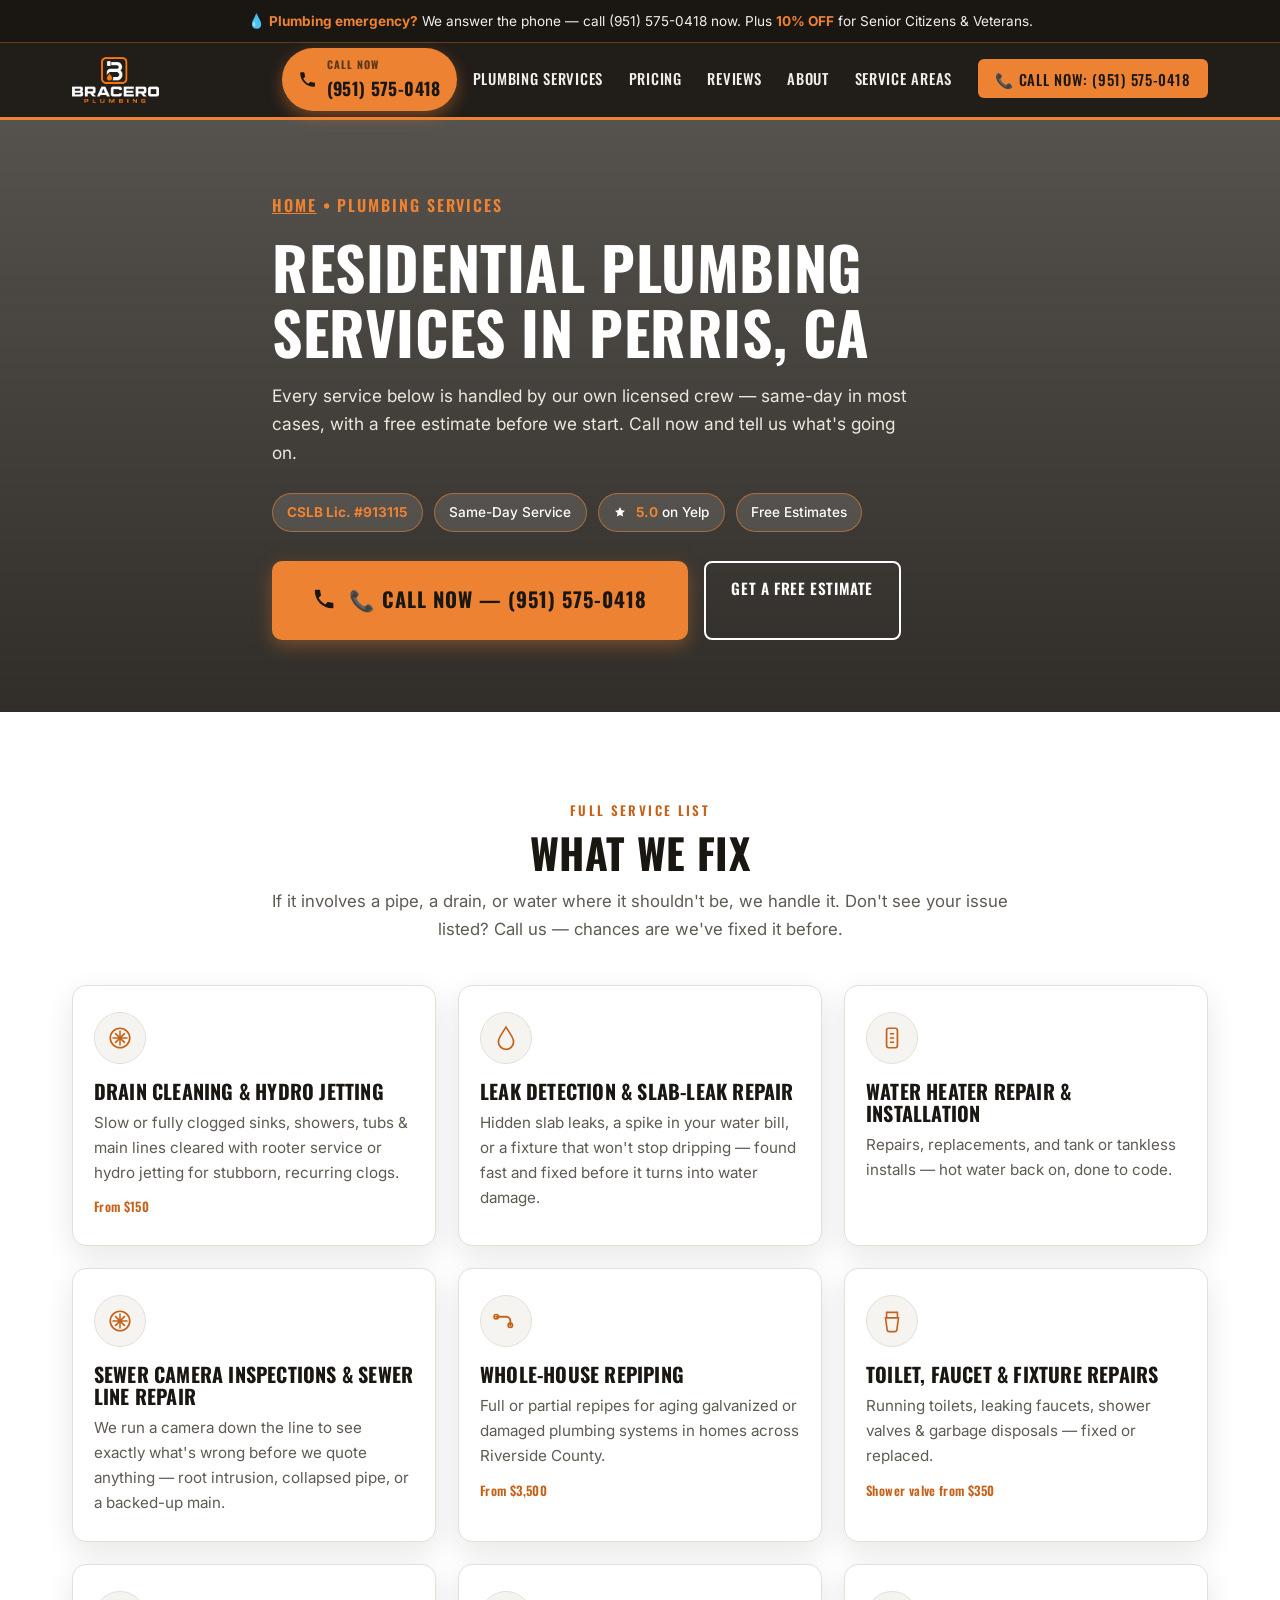
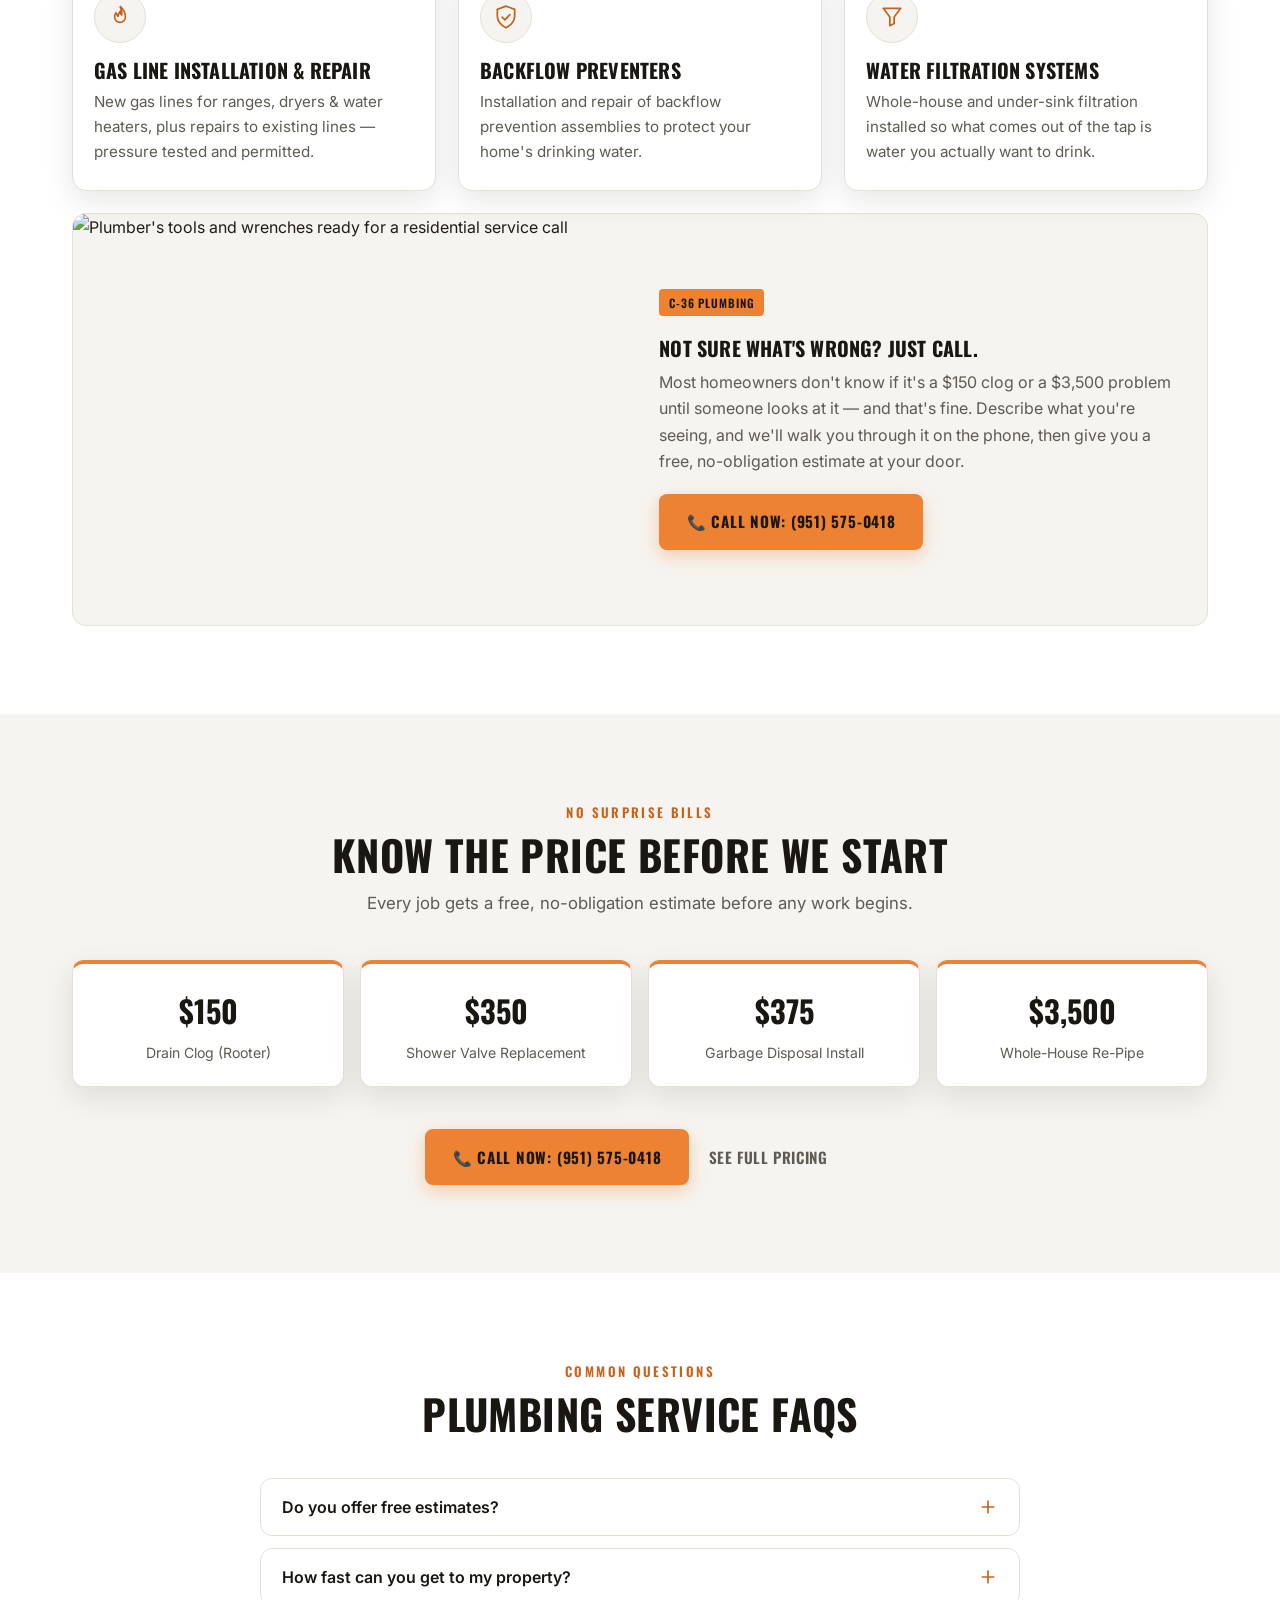
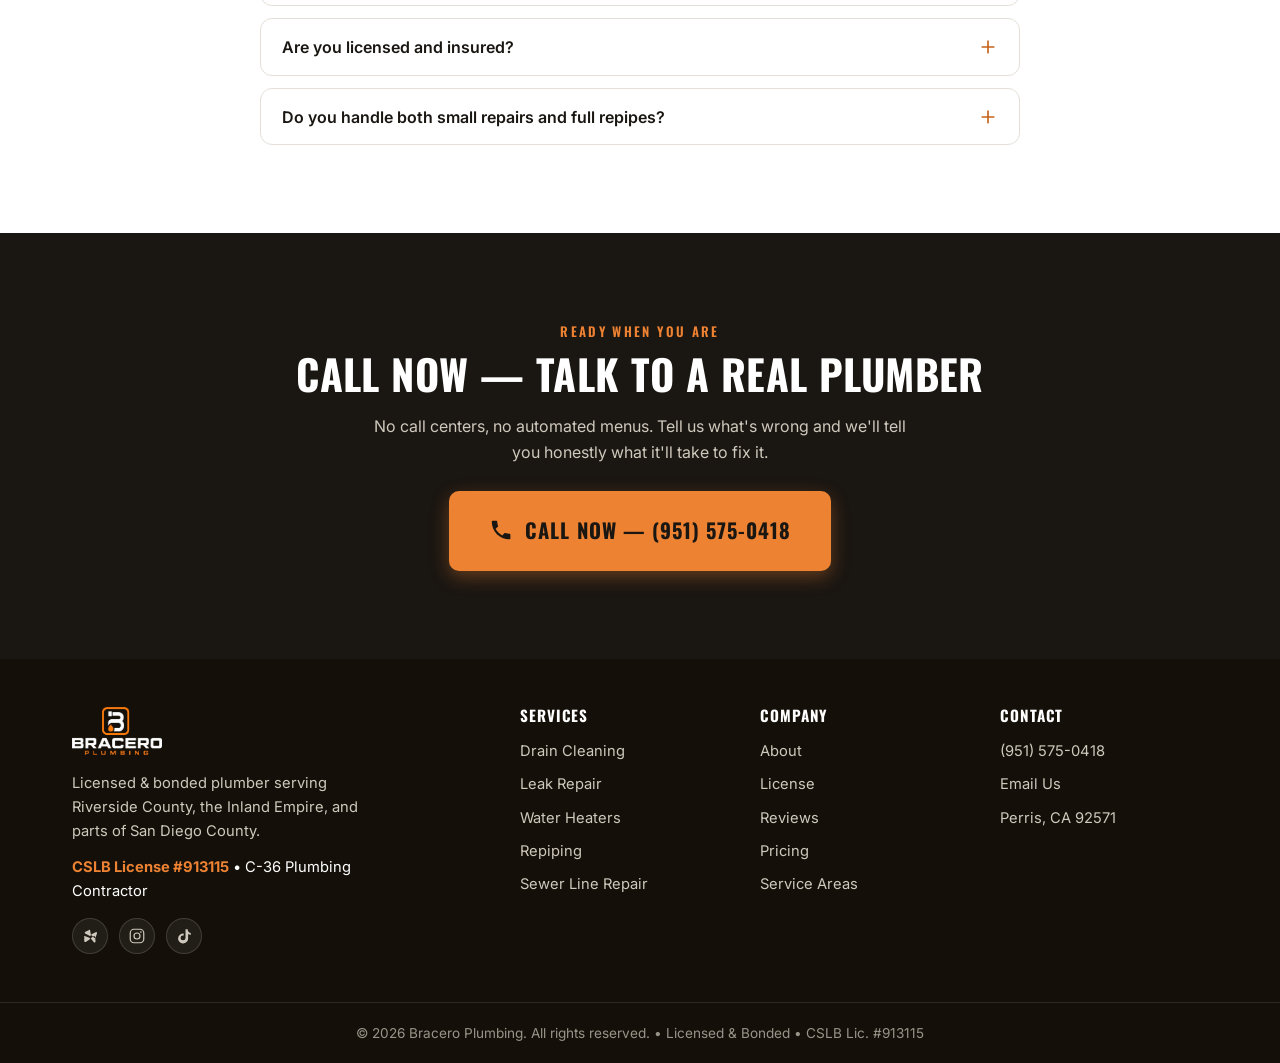
==== commit 03aa9b9f: "Make phone CTAs louder: pulsing glow, bigger buttons, CALL NOW copy - Added pulsing ring + wiggling " ====
--- a/plumbing-service.html
+++ b/plumbing-service.html
@@ -127,7 +127,7 @@
           <li><a href="index.html#reviews">Reviews</a></li>
           <li><a href="index.html#about">About</a></li>
           <li><a href="index.html#areas">Service Areas</a></li>
-          <li><a href="tel:+19515750418" class="nav-cta">Call (951) 575-0418</a></li>
+          <li><a href="tel:+19515750418" class="nav-cta">📞 CALL NOW: (951) 575-0418</a></li>
         </ul>
       </nav>
     </div>
@@ -170,9 +170,9 @@
         <span class="badge">Free Estimates</span>
       </div>
       <div class="hero-actions">
-        <a href="tel:+19515750418" class="btn btn-primary btn-lg">
+        <a href="tel:+19515750418" class="btn btn-call btn-primary btn-lg">
           <svg class="icon" viewBox="0 0 24 24" aria-hidden="true"><use href="#i-phone"/></svg>
-          Call Now: (951) 575-0418
+          📞 CALL NOW — (951) 575-0418
         </a>
         <a href="index.html#contact" class="btn btn-outline">Get a Free Estimate</a>
       </div>
@@ -283,7 +283,7 @@
           <p>Most homeowners don't know if it's a $150 clog or a $3,500 problem until someone looks at it —
             and that's fine. Describe what you're seeing, and we'll walk you through it on the phone, then give
             you a free, no-obligation estimate at your door.</p>
-          <a href="tel:+19515750418" class="btn btn-primary">Call (951) 575-0418</a>
+          <a href="tel:+19515750418" class="btn btn-call btn-primary">📞 CALL NOW: (951) 575-0418</a>
         </div>
       </div>
     </div>
@@ -308,7 +308,7 @@
             Re-Pipe</span></div>
       </div>
       <div class="section-cta">
-        <a href="tel:+19515750418" class="btn btn-primary">Call (951) 575-0418</a>
+        <a href="tel:+19515750418" class="btn btn-call btn-primary">📞 CALL NOW: (951) 575-0418</a>
         <a href="index.html#pricing" class="btn btn-ghost">See full pricing</a>
       </div>
     </div>
@@ -373,9 +373,9 @@
       <h2 style="margin-bottom:1rem">Call Now — Talk To A Real Plumber</h2>
       <p style="max-width:560px;margin:0 auto 1.6rem;color:#cfc8bc">No call centers, no automated menus. Tell us
         what's wrong and we'll tell you honestly what it'll take to fix it.</p>
-      <a href="tel:+19515750418" class="btn btn-primary btn-lg">
+      <a href="tel:+19515750418" class="btn btn-call btn-primary btn-lg">
         <svg class="icon" viewBox="0 0 24 24" aria-hidden="true"><use href="#i-phone"/></svg>
-        Call (951) 575-0418
+        CALL NOW — (951) 575-0418
       </a>
     </div>
   </section>
--- a/assets/css/styles.css
+++ b/assets/css/styles.css
@@ -34,30 +34,61 @@
 /* ---------- Buttons ---------- */
 .btn{display:inline-block;font-family:var(--font-head);text-transform:uppercase;letter-spacing:.04em;font-weight:600;
   padding:.85rem 1.6rem;border-radius:8px;cursor:pointer;border:2px solid transparent;transition:.2s;font-size:.95rem}
-.btn-primary{background:var(--orange);color:var(--charcoal)}
-.btn-primary:hover{background:var(--orange-dark);transform:translateY(-2px)}
+.btn-primary{background:var(--orange);color:var(--charcoal);box-shadow:0 6px 18px rgba(237,130,50,.35)}
+.btn-primary:hover{background:var(--orange-dark);transform:translateY(-2px);box-shadow:0 10px 26px rgba(237,130,50,.5)}
 .btn-outline{background:transparent;border-color:var(--white);color:var(--white)}
 .btn-outline:hover{background:var(--white);color:var(--charcoal)}
 .btn-ghost{background:transparent;color:var(--gray);padding-left:.5rem}
 .btn-ghost:hover{color:var(--charcoal)}
 .btn-block{width:100%;text-align:center}
-.btn-lg{font-size:1.1rem;padding:1.05rem 2rem}
+.btn-lg{font-size:1.28rem;padding:1.3rem 2.4rem;border-radius:10px}
 .btn .icon{width:18px;height:18px;vertical-align:-3px;margin-right:.4rem;fill:currentColor}
+.btn-lg .icon{width:24px;height:24px}
 .icon{width:20px;height:20px}
+
+/* ---------- Call CTAs: loud + pulsing ---------- */
+@keyframes callPulseRing{
+  0%{box-shadow:0 6px 18px rgba(237,130,50,.4),0 0 0 0 rgba(237,130,50,.55)}
+  70%{box-shadow:0 6px 18px rgba(237,130,50,.4),0 0 0 18px rgba(237,130,50,0)}
+  100%{box-shadow:0 6px 18px rgba(237,130,50,.4),0 0 0 0 rgba(237,130,50,0)}
+}
+@keyframes callWiggle{
+  0%,88%,100%{transform:rotate(0)}
+  90%{transform:rotate(-8deg)}
+  92%{transform:rotate(7deg)}
+  94%{transform:rotate(-5deg)}
+  96%{transform:rotate(3deg)}
+}
+.btn-call{
+  position:relative;
+  animation:callPulseRing 1.9s ease-out infinite;
+  font-weight:800;
+  letter-spacing:.05em;
+}
+.btn-call:hover{animation-play-state:paused}
+.btn-call .icon{animation:callWiggle 2.6s ease-in-out infinite}
+@media(prefers-reduced-motion:reduce){
+  .btn-call,.btn-call .icon{animation:none}
+}
 
 /* ---------- Header ---------- */
 .site-header{position:sticky;top:0;z-index:50;background:rgba(26,22,18,.97);backdrop-filter:blur(6px);border-bottom:3px solid var(--orange)}
 .header-inner{display:flex;align-items:center;justify-content:space-between;gap:1rem;height:74px}
 .brand-logo{height:46px;width:auto}
-.header-phone{display:flex;align-items:center;gap:.5rem;color:var(--orange);font-family:var(--font-head);font-weight:600;font-size:1.05rem;letter-spacing:.02em;margin-left:auto}
-.header-phone .icon{width:18px;height:18px}
-.header-phone-label{display:block;font-size:.68rem;text-transform:uppercase;letter-spacing:.1em;color:#cfc8bc;font-weight:500}
-.header-phone:hover{color:var(--white)}
+.header-phone{display:flex;align-items:center;gap:.6rem;color:var(--charcoal);font-family:var(--font-head);font-weight:800;font-size:1.1rem;letter-spacing:.02em;margin-left:auto;
+  background:var(--orange);padding:.5rem 1rem;border-radius:999px;box-shadow:0 6px 16px rgba(237,130,50,.4);
+  animation:callPulseRing 2.2s ease-out infinite}
+.header-phone .icon{width:19px;height:19px;animation:callWiggle 2.6s ease-in-out infinite}
+.header-phone-label{display:block;font-size:.66rem;text-transform:uppercase;letter-spacing:.1em;color:rgba(26,22,18,.7);font-weight:700}
+.header-phone:hover{background:var(--orange-dark);color:var(--charcoal);animation-play-state:paused}
+@media(prefers-reduced-motion:reduce){.header-phone,.header-phone .icon{animation:none}}
 .nav-list{list-style:none;display:flex;align-items:center;gap:1.6rem}
 .nav-list a{color:#f3efe8;font-family:var(--font-head);text-transform:uppercase;font-size:.92rem;letter-spacing:.05em;font-weight:500;transition:.2s}
 .nav-list a:hover{color:var(--orange)}
-.nav-cta{background:var(--orange);color:var(--charcoal)!important;padding:.55rem 1.1rem;border-radius:6px}
-.nav-cta:hover{background:var(--orange-dark)}
+.nav-cta{background:var(--orange);color:var(--charcoal)!important;padding:.55rem 1.1rem;border-radius:6px;font-weight:800;
+  animation:callPulseRing 2.2s ease-out infinite}
+.nav-cta:hover{background:var(--orange-dark);animation-play-state:paused}
+@media(prefers-reduced-motion:reduce){.nav-cta{animation:none}}
 .nav-toggle{display:none;flex-direction:column;gap:5px;background:none;border:0;cursor:pointer;padding:6px}
 .nav-toggle span{width:26px;height:3px;background:var(--orange);border-radius:2px;transition:.3s}
 
@@ -235,8 +266,15 @@
 .footer-bottom p{font-size:.85rem;color:#9a9389}
 
 /* ---------- Mobile sticky call ---------- */
+@keyframes mobileCallGlow{
+  0%,100%{box-shadow:0 -4px 14px rgba(0,0,0,.3),0 0 0 0 rgba(237,130,50,.6)}
+  50%{box-shadow:0 -4px 14px rgba(0,0,0,.3),0 0 22px 4px rgba(237,130,50,.85)}
+}
 .mobile-call{display:none;position:fixed;bottom:0;left:0;right:0;z-index:60;background:var(--orange);color:var(--charcoal);
-  text-align:center;font-family:var(--font-head);text-transform:uppercase;letter-spacing:.06em;font-weight:600;padding:.95rem;box-shadow:0 -4px 14px rgba(0,0,0,.2)}
+  text-align:center;font-family:var(--font-head);text-transform:uppercase;letter-spacing:.06em;font-weight:800;
+  font-size:1.15rem;padding:1.15rem;box-shadow:0 -4px 14px rgba(0,0,0,.3);animation:mobileCallGlow 1.8s ease-in-out infinite;
+  border-top:2px solid var(--white)}
+@media(prefers-reduced-motion:reduce){.mobile-call{animation:none}}
 
 /* ===================================================================
    Responsive
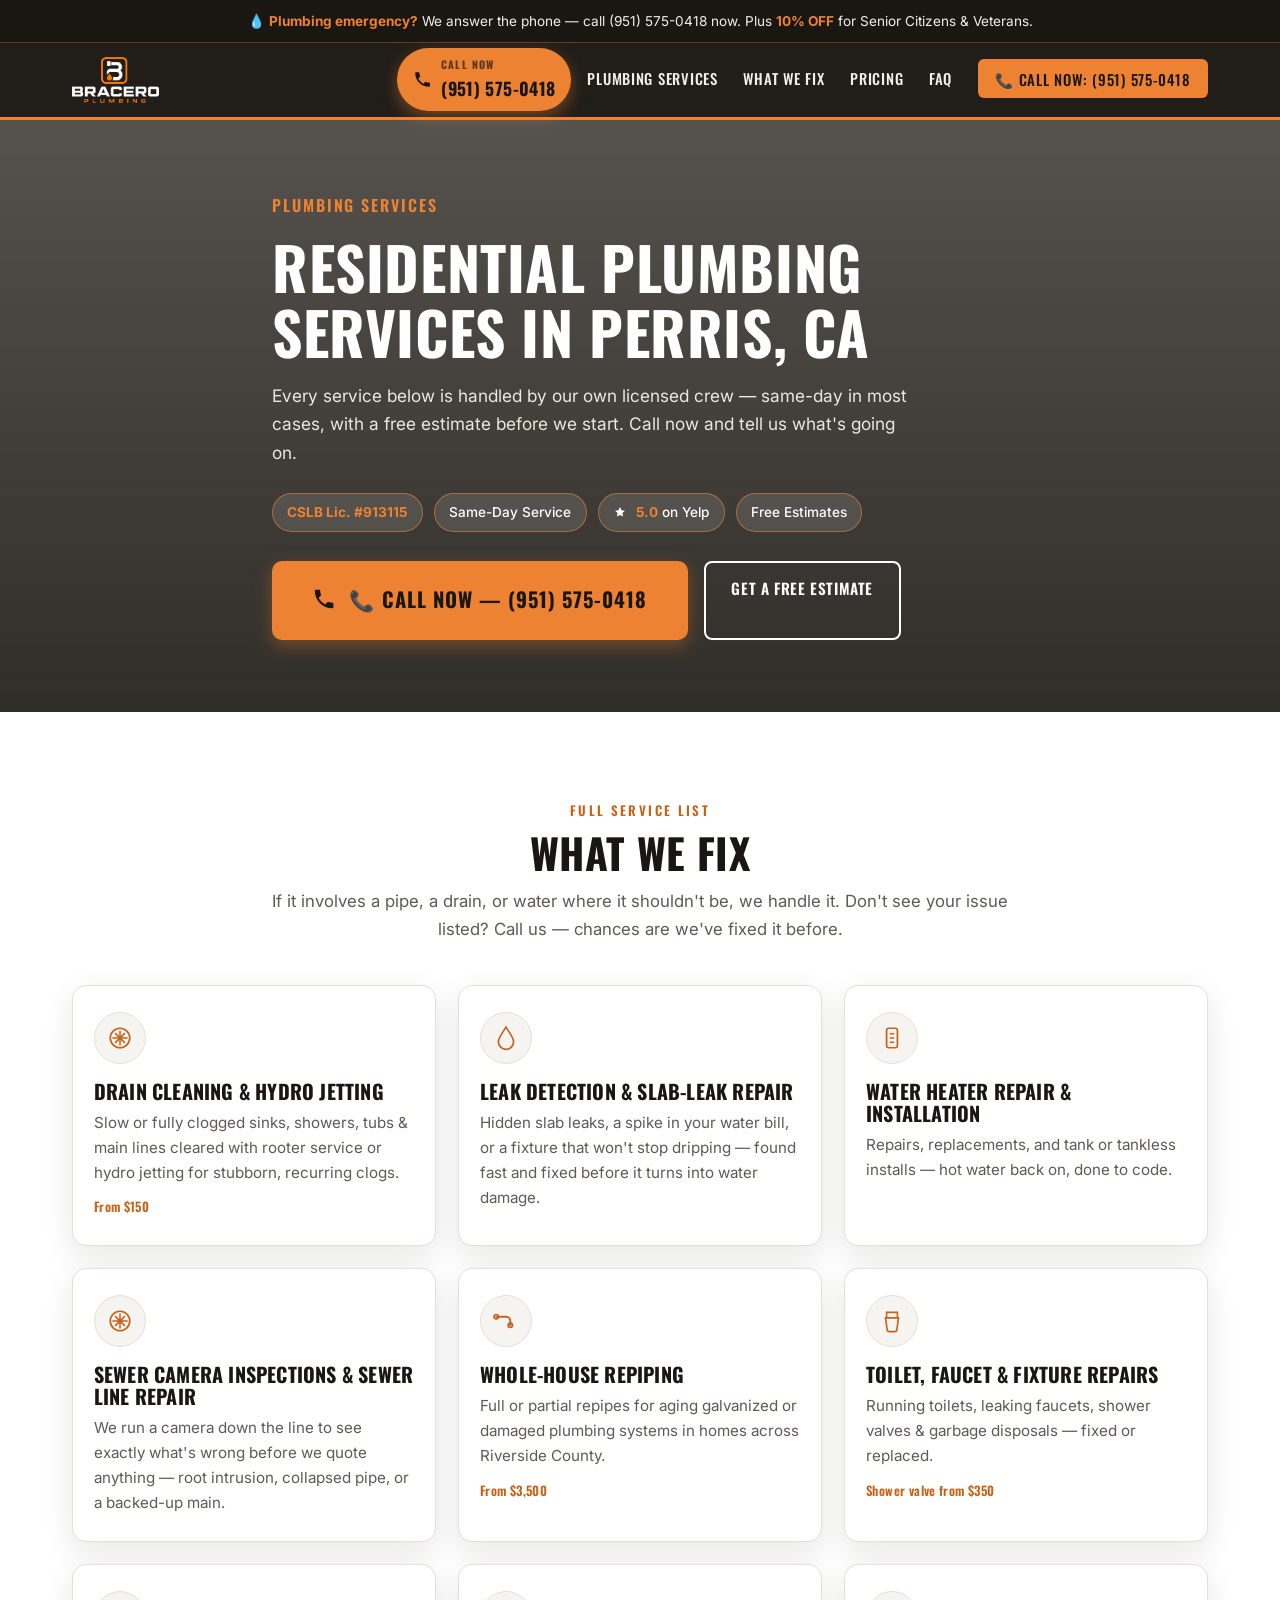
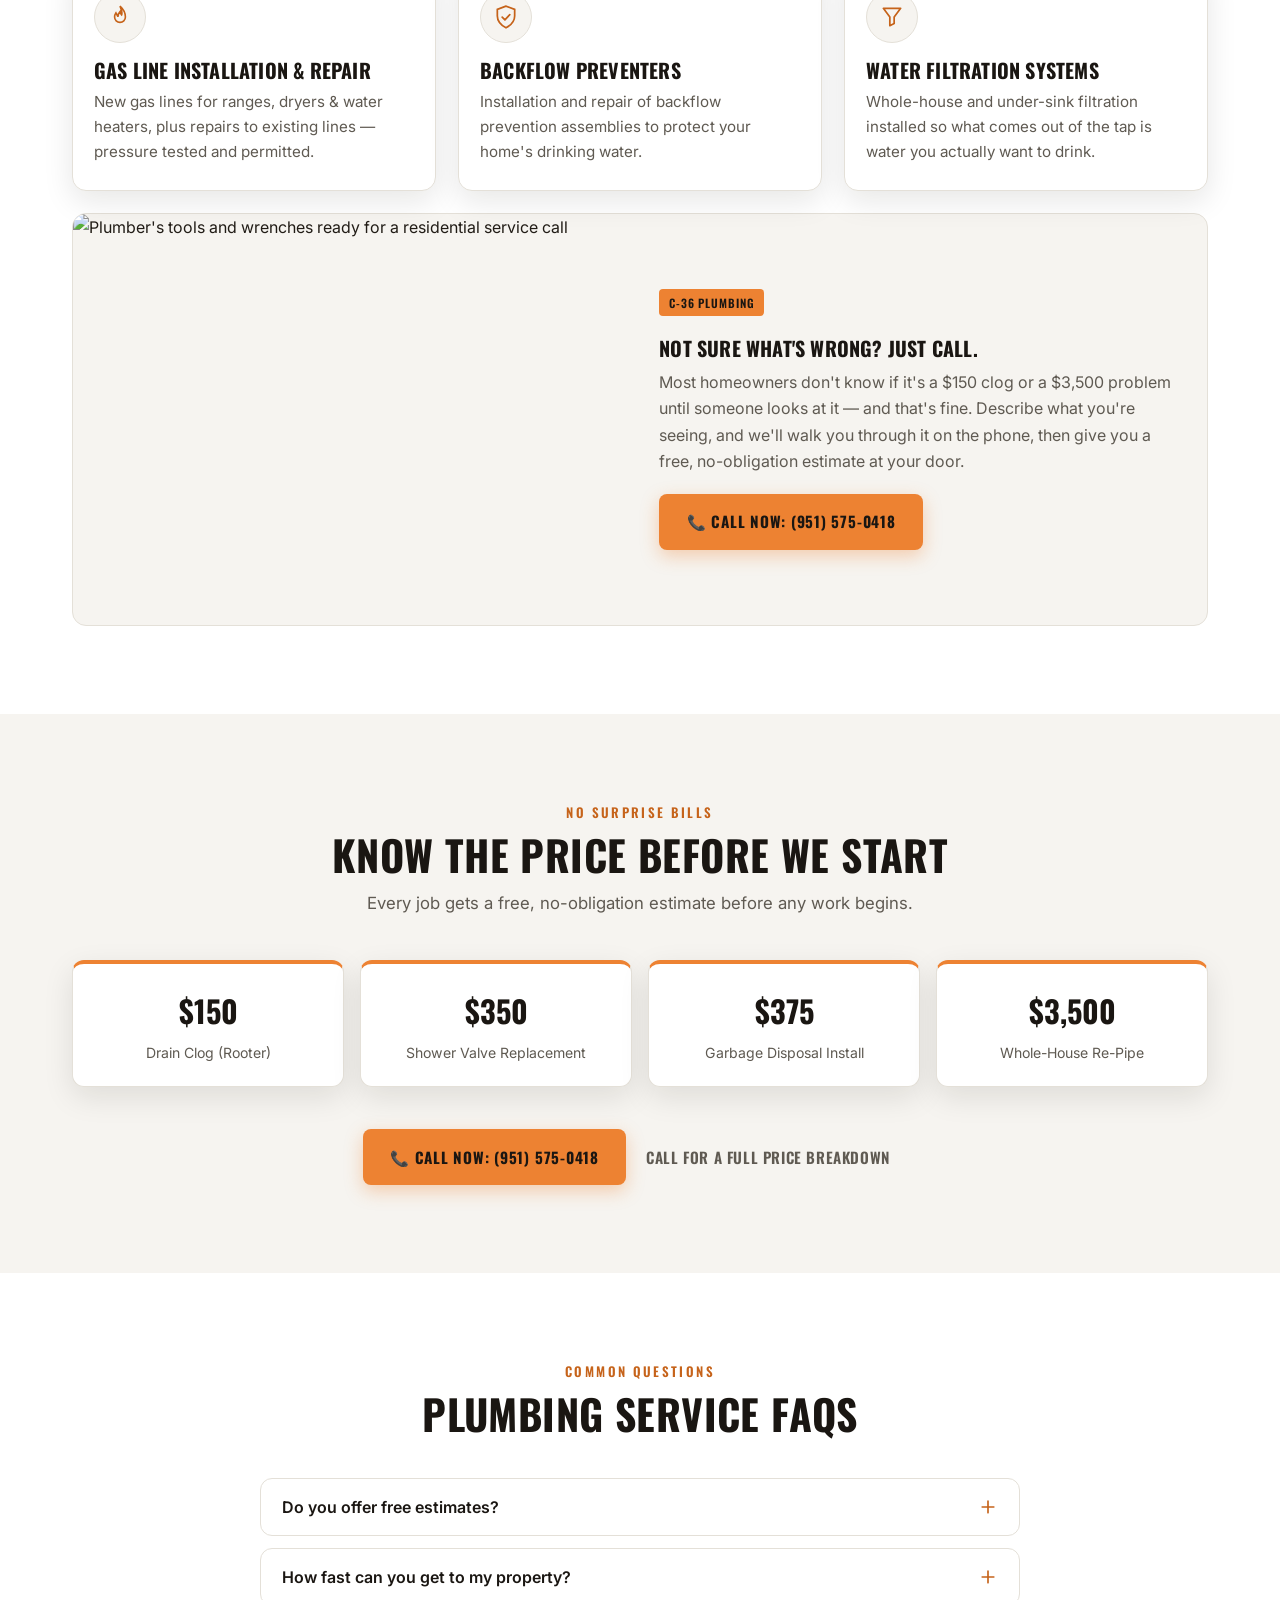
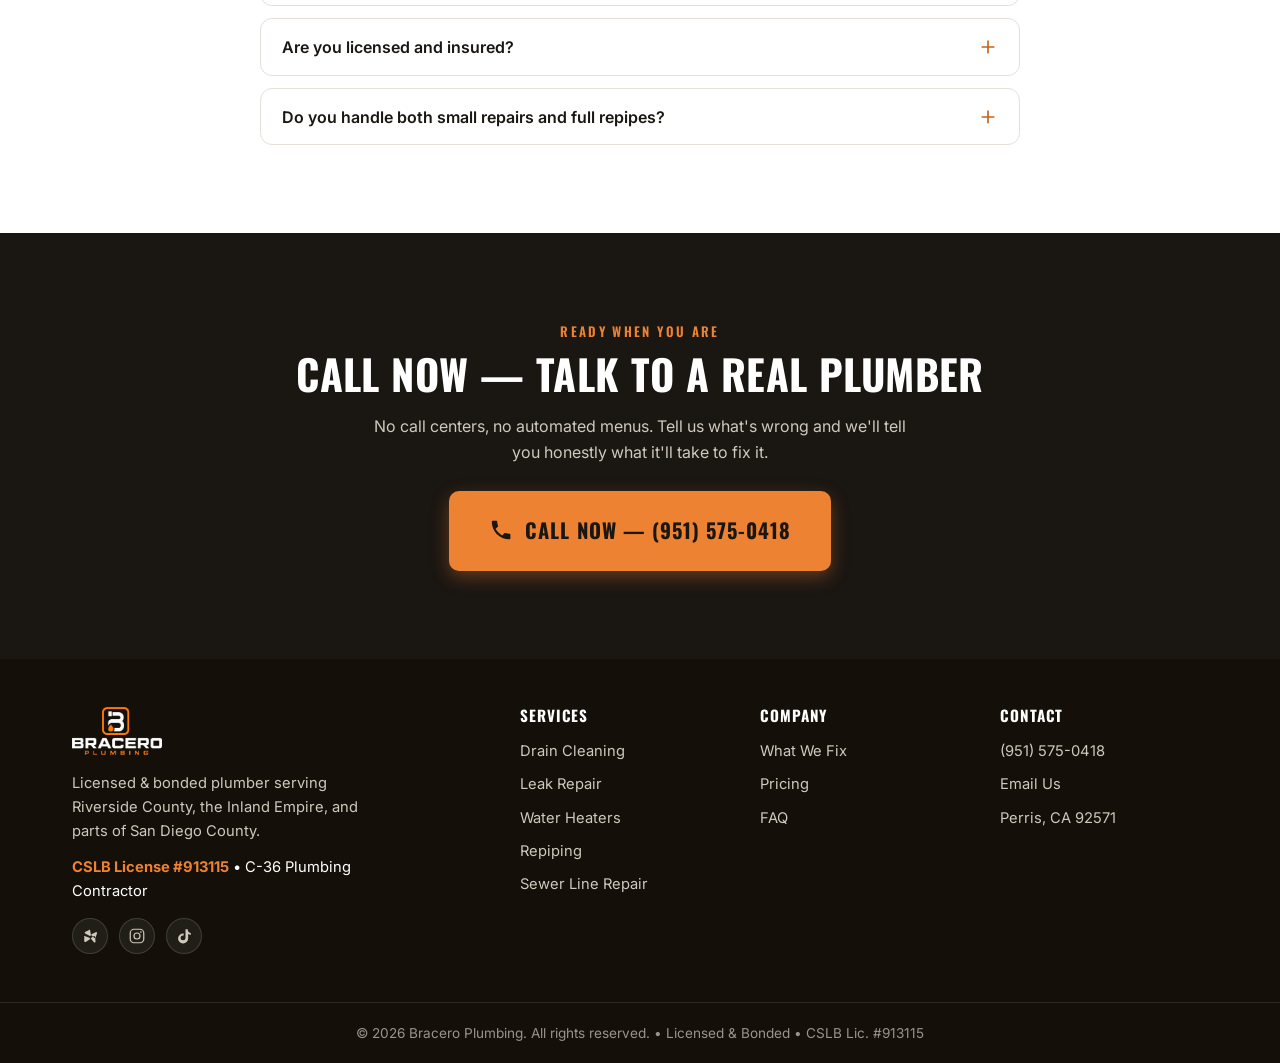
==== commit 4c2b7806: "Split organic site and plumbing-service LP; provision standalone service pages Organic site (index.h" ====
--- a/plumbing-service.html
+++ b/plumbing-service.html
@@ -2,6 +2,27 @@
 <html lang="en">
 
 <head>
+  <!-- Google Tag Manager -->
+  <script>(function(w,d,s,l,i){w[l]=w[l]||[];w[l].push({'gtm.start':
+  new Date().getTime(),event:'gtm.js'});var f=d.getElementsByTagName(s)[0],
+  j=d.createElement(s),dl=l!='dataLayer'?'&l='+l:'';j.async=true;j.src=
+  'https://www.googletagmanager.com/gtm.js?id='+i+dl;f.parentNode.insertBefore(j,f);
+  })(window,document,'script','dataLayer','GTM-KBTQDS4F');</script>
+  <!-- End Google Tag Manager -->
+  <!-- Google tag (gtag.js) -->
+  <script async src="https://www.googletagmanager.com/gtag/js?id=AW-18451713927"></script>
+  <script>
+    window.dataLayer = window.dataLayer || [];
+    function gtag(){dataLayer.push(arguments);}
+    gtag('js', new Date());
+
+    gtag('config', 'AW-18451713927');
+  </script>
+  <script>
+    gtag('config', 'AW-18451713927/EEK7CPe-joQdEIefu95E', {
+      'phone_conversion_number': '(951) 575-0418'
+    });
+  </script>
   <meta charset="UTF-8" />
   <meta name="viewport" content="width=device-width, initial-scale=1.0" />
 
@@ -99,6 +120,10 @@
 </head>
 
 <body>
+<!-- Google Tag Manager (noscript) -->
+<noscript><iframe src="https://www.googletagmanager.com/ns.html?id=GTM-KBTQDS4F"
+height="0" width="0" style="display:none;visibility:hidden"></iframe></noscript>
+<!-- End Google Tag Manager (noscript) -->
 
   <!-- ===================== PROMO BANNER ===================== -->
   <div class="promo-banner">
@@ -110,7 +135,7 @@
   <!-- ===================== HEADER ===================== -->
   <header class="site-header" id="top">
     <div class="container header-inner">
-      <a href="index.html#top" class="brand" aria-label="Bracero Plumbing home">
+      <a href="#top" class="brand" aria-label="Bracero Plumbing home">
         <img src="assets/img/logo-mark.png" alt="Bracero Plumbing logo" class="brand-logo" />
       </a>
       <a href="tel:+19515750418" class="header-phone">
@@ -122,11 +147,10 @@
           <span></span><span></span><span></span>
         </button>
         <ul class="nav-list" id="navList">
-          <li><a href="plumbing-service.html" aria-current="page">Plumbing Services</a></li>
-          <li><a href="index.html#pricing">Pricing</a></li>
-          <li><a href="index.html#reviews">Reviews</a></li>
-          <li><a href="index.html#about">About</a></li>
-          <li><a href="index.html#areas">Service Areas</a></li>
+          <li><a href="#top" aria-current="page">Plumbing Services</a></li>
+          <li><a href="#services-detail">What We Fix</a></li>
+          <li><a href="#pricing-teaser">Pricing</a></li>
+          <li><a href="#faq">FAQ</a></li>
           <li><a href="tel:+19515750418" class="nav-cta">📞 CALL NOW: (951) 575-0418</a></li>
         </ul>
       </nav>
@@ -156,7 +180,7 @@
   <section class="hero hero-inner" id="home">
     <div class="hero-overlay"></div>
     <div class="container hero-content">
-      <p class="hero-eyebrow"><a href="index.html#top" style="color:inherit;text-decoration:underline">Home</a> &bull; Plumbing Services</p>
+      <p class="hero-eyebrow">Plumbing Services</p>
       <h1>Residential Plumbing Services in Perris, CA</h1>
       <p class="hero-sub">Every service below is handled by our own licensed crew — same-day in most cases, with a
         free estimate before we start. Call now and tell us what's going on.</p>
@@ -174,7 +198,7 @@
           <svg class="icon" viewBox="0 0 24 24" aria-hidden="true"><use href="#i-phone"/></svg>
           📞 CALL NOW — (951) 575-0418
         </a>
-        <a href="index.html#contact" class="btn btn-outline">Get a Free Estimate</a>
+        <a href="#cta" class="btn btn-outline">Get a Free Estimate</a>
       </div>
     </div>
   </section>
@@ -309,7 +333,7 @@
       </div>
       <div class="section-cta">
         <a href="tel:+19515750418" class="btn btn-call btn-primary">📞 CALL NOW: (951) 575-0418</a>
-        <a href="index.html#pricing" class="btn btn-ghost">See full pricing</a>
+        <a href="tel:+19515750418" class="btn btn-ghost">Call for a full price breakdown</a>
       </div>
     </div>
   </section>
@@ -407,11 +431,9 @@
       <div class="footer-col">
         <h4>Company</h4>
         <ul>
-          <li><a href="index.html#about">About</a></li>
-          <li><a href="index.html#license">License</a></li>
-          <li><a href="index.html#reviews">Reviews</a></li>
-          <li><a href="index.html#pricing">Pricing</a></li>
-          <li><a href="index.html#areas">Service Areas</a></li>
+          <li><a href="#services-detail">What We Fix</a></li>
+          <li><a href="#pricing-teaser">Pricing</a></li>
+          <li><a href="#faq">FAQ</a></li>
         </ul>
       </div>
       <div class="footer-col">
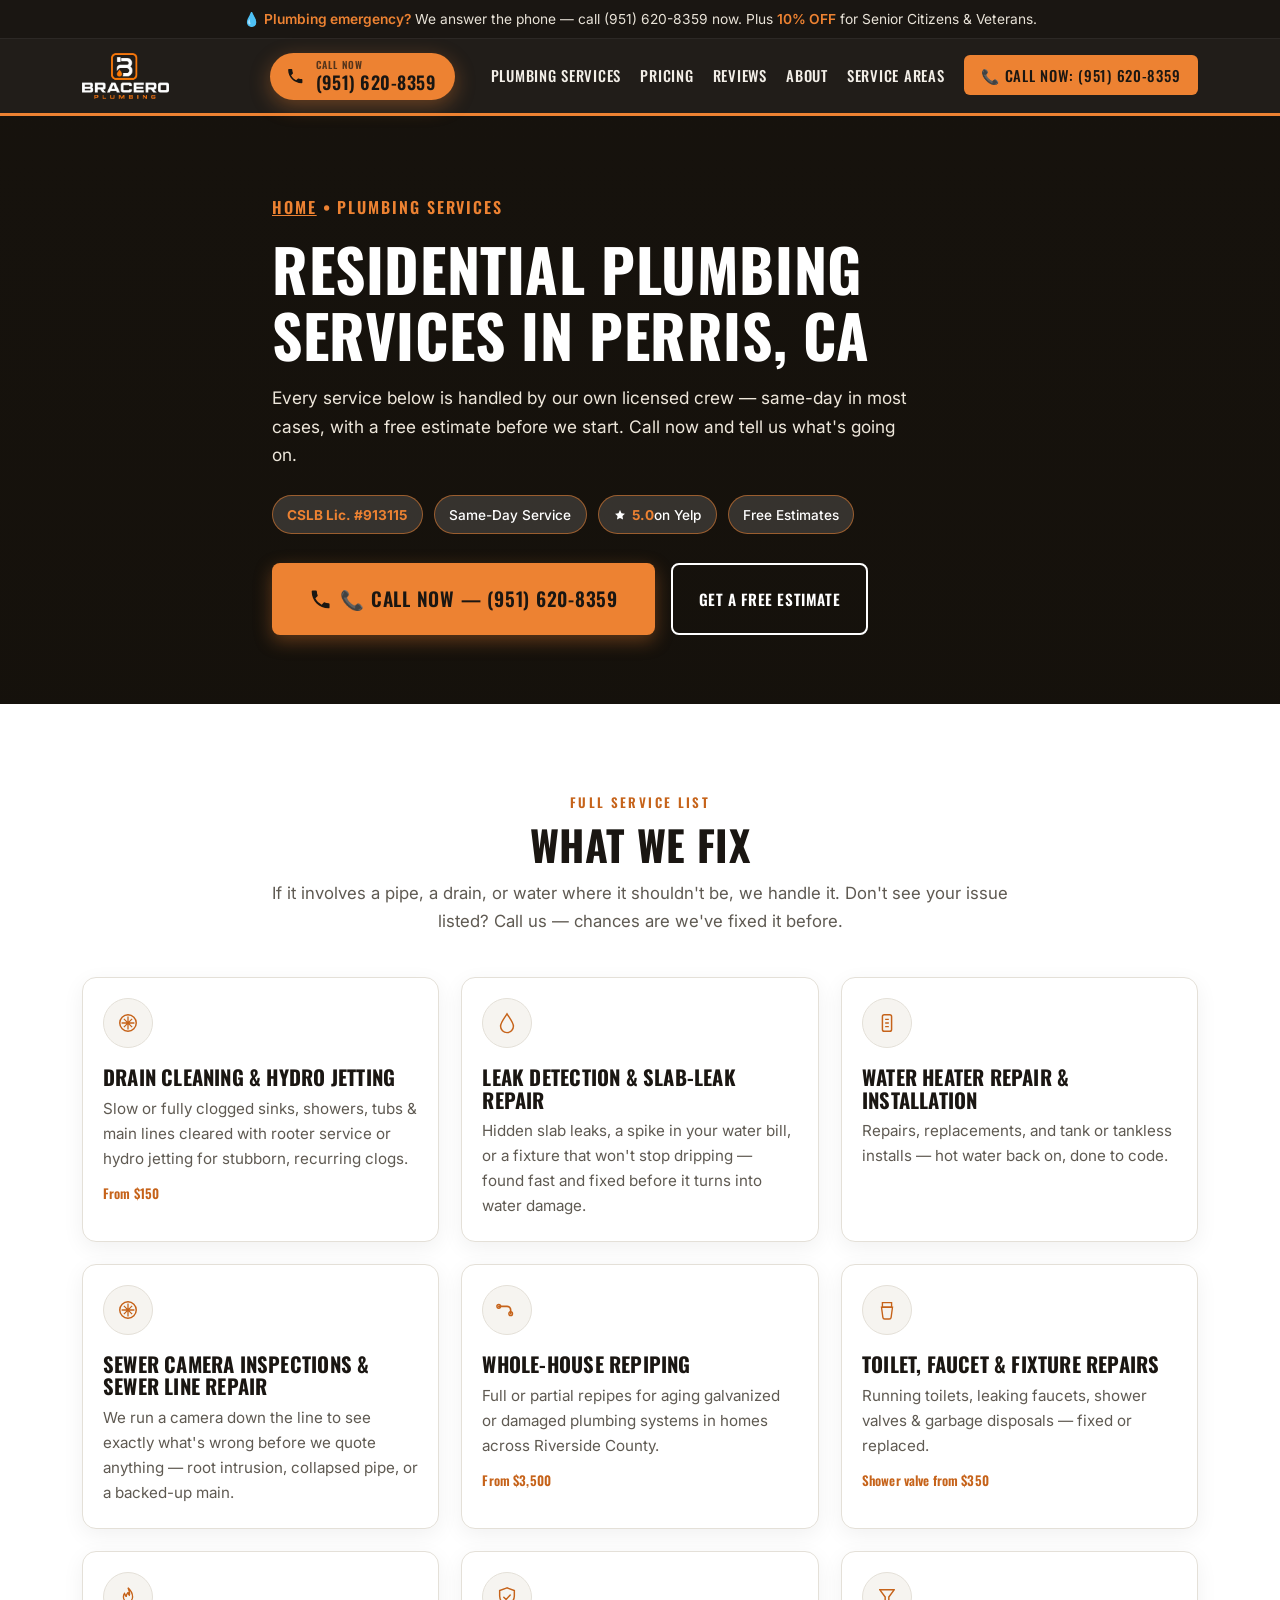
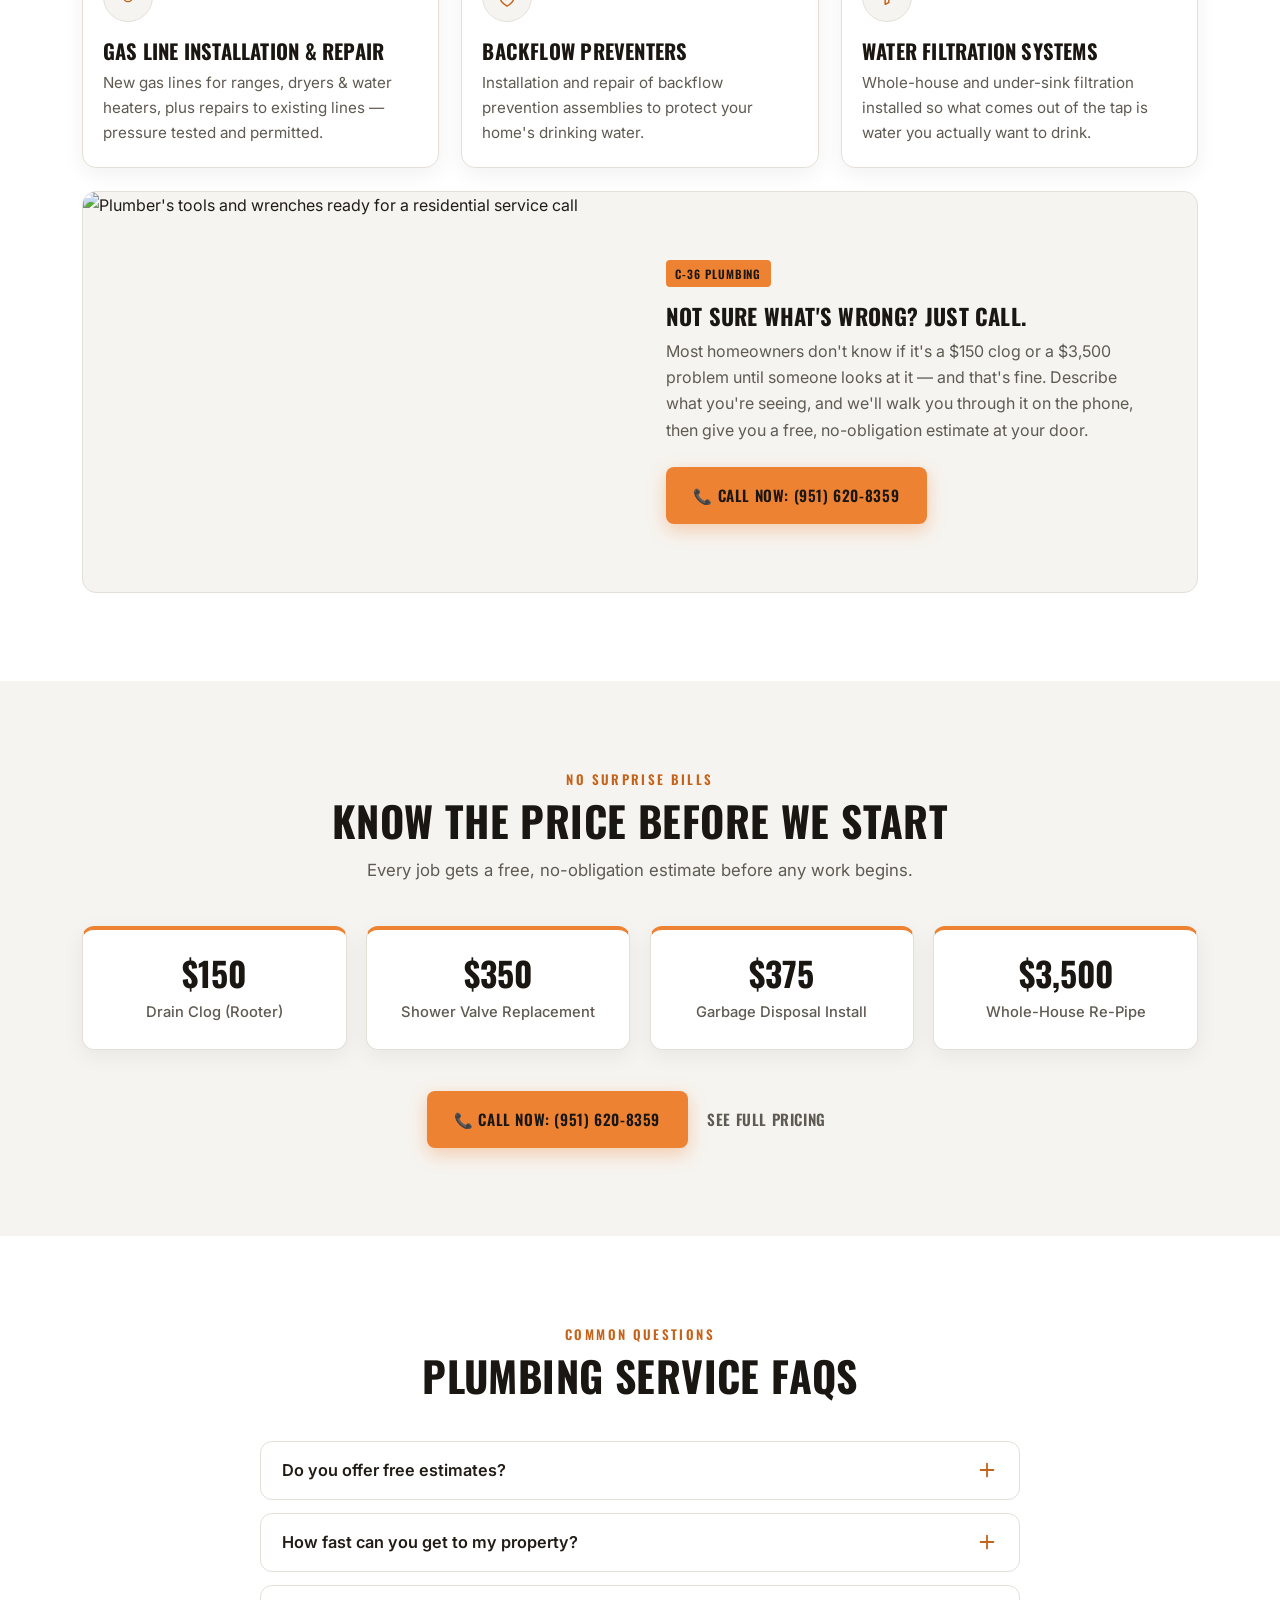
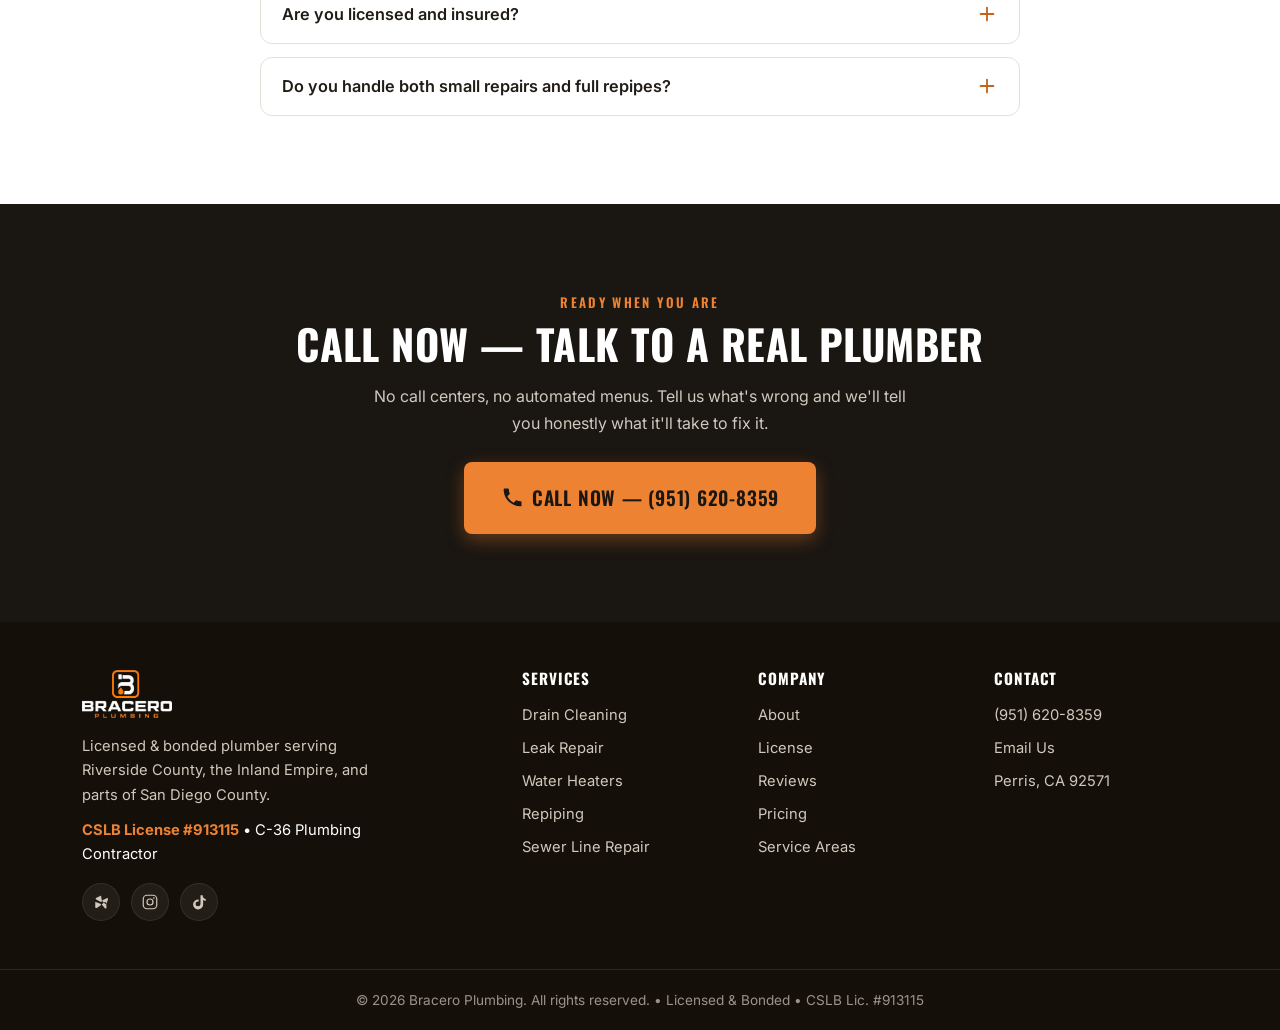
==== commit 6c11e4a1: "Updated the number and the color of the page" ====
--- a/plumbing-service.html
+++ b/plumbing-service.html
@@ -20,7 +20,7 @@
   </script>
   <script>
     gtag('config', 'AW-18451713927/EEK7CPe-joQdEIefu95E', {
-      'phone_conversion_number': '(951) 575-0418'
+      'phone_conversion_number': '(951) 620-8359'
     });
   </script>
   <meta charset="UTF-8" />
@@ -29,7 +29,7 @@
   <!-- ===================== PRIMARY SEO ===================== -->
   <title>Plumbing Services in Perris, CA | Same-Day Repairs — Bracero Plumbing</title>
   <meta name="description"
-    content="Full-service residential plumbing in Perris, CA: drain cleaning, leak detection, water heaters, sewer line repair, repiping, toilet &amp; fixture repair, gas lines &amp; more. Licensed &amp; bonded, CSLB #913115, same-day service. Call (951) 575-0418." />
+    content="Full-service residential plumbing in Perris, CA: drain cleaning, leak detection, water heaters, sewer line repair, repiping, toilet &amp; fixture repair, gas lines &amp; more. Licensed &amp; bonded, CSLB #913115, same-day service. Call (951) 620-8359." />
   <meta name="keywords"
     content="plumbing services Perris CA, drain cleaning Riverside County, water heater repair Perris, sewer line repair Perris CA, whole house repiping, toilet repair plumber, gas line installation plumber, CSLB License 913115" />
   <meta name="author" content="Bracero Plumbing" />
@@ -67,7 +67,398 @@
     href="https://fonts.googleapis.com/css2?family=Oswald:wght@500;600;700&family=Inter:wght@400;500;600;700&display=swap"
     rel="stylesheet" />
 
-  <link rel="stylesheet" href="assets/css/styles.css" />
+  <style>
+/* ===================================================================
+   Bracero Engineering Co. — Stylesheet
+   Brand colors: orange #ED8232 (was gold #E5B017), charcoal #1A1612, off-white
+   =================================================================== */
+:root{
+  --gold:#ED8232;
+  --gold-dark:#C6631A;
+  --charcoal:#1A1612;
+  --charcoal-2:#242019;
+  --ink:#211c16;
+  --gray:#5f5a52;
+  --light:#f6f4f0;
+  --white:#ffffff;
+  --line:#e4e0d8;
+  --shadow:0 10px 30px rgba(20,16,10,.10);
+  --radius:14px;
+  --maxw:1180px;
+  --font-head:'Oswald',system-ui,sans-serif;
+  --font-body:'Inter',system-ui,sans-serif;
+}
+*{box-sizing:border-box;margin:0;padding:0}
+html{scroll-behavior:smooth}
+body{font-family:var(--font-body);color:var(--ink);background:var(--white);line-height:1.65;-webkit-font-smoothing:antialiased}
+img{max-width:100%;display:block}
+a{color:inherit;text-decoration:none}
+.container{max-width:var(--maxw);margin:0 auto;padding:0 22px}
+
+h1,h2,h3,h4{font-family:var(--font-head);line-height:1.1;text-transform:uppercase;letter-spacing:.01em}
+h2{font-size:clamp(1.7rem,3.4vw,2.6rem);color:var(--charcoal)}
+h3{font-size:1.25rem}
+.eyebrow{font-family:var(--font-head);text-transform:uppercase;letter-spacing:.18em;color:var(--gold-dark);font-weight:600;font-size:.82rem;margin-bottom:.5rem}
+.eyebrow.gold{color:var(--gold)}
+
+/* ---------- Buttons ---------- */
+.btn{display:inline-block;font-family:var(--font-head);text-transform:uppercase;letter-spacing:.04em;font-weight:600;
+  padding:.85rem 1.6rem;border-radius:8px;cursor:pointer;border:2px solid transparent;transition:.2s;font-size:.95rem}
+.btn-primary{background:var(--gold);color:var(--charcoal)}
+.btn-primary:hover{background:var(--gold-dark);transform:translateY(-2px)}
+.btn-outline{background:transparent;border-color:var(--white);color:var(--white)}
+.btn-outline:hover{background:var(--white);color:var(--charcoal)}
+.btn-ghost{background:transparent;color:var(--gray);padding-left:.5rem}
+.btn-ghost:hover{color:var(--charcoal)}
+.btn-block{width:100%;text-align:center}
+
+/* ---------- Header ---------- */
+.site-header{position:sticky;top:0;z-index:50;background:rgba(26,22,18,.97);backdrop-filter:blur(6px);border-bottom:3px solid var(--gold)}
+.header-inner{display:flex;align-items:center;justify-content:space-between;height:74px}
+.brand-logo{height:46px;width:auto}
+.nav-list{list-style:none;display:flex;align-items:center;gap:1.6rem}
+.nav-list a{color:#f3efe8;font-family:var(--font-head);text-transform:uppercase;font-size:.92rem;letter-spacing:.05em;font-weight:500;transition:.2s}
+.nav-list a:hover{color:var(--gold)}
+.nav-cta{background:var(--gold);color:var(--charcoal)!important;padding:.55rem 1.1rem;border-radius:6px}
+.nav-cta:hover{background:var(--gold-dark)}
+.nav-toggle{display:none;flex-direction:column;gap:5px;background:none;border:0;cursor:pointer;padding:6px}
+.nav-toggle span{width:26px;height:3px;background:var(--gold);border-radius:2px;transition:.3s}
+
+/* ---------- Hero ---------- */
+.hero{position:relative;color:var(--white);background:linear-gradient(rgba(20,16,10,.62),rgba(20,16,10,.78)),url('https://www.braceroengineeringco.com/assets/img/excavator-site.jpg') center/cover no-repeat;
+  padding:clamp(4rem,11vw,8rem) 0}
+.hero-content{max-width:780px}
+.hero-eyebrow{font-family:var(--font-head);text-transform:uppercase;letter-spacing:.12em;color:var(--gold);font-weight:600;margin-bottom:1rem}
+.hero h1{font-size:clamp(2.1rem,5.2vw,3.7rem);margin-bottom:1.1rem}
+.hero-sub{font-size:1.08rem;color:#eee7db;max-width:640px;margin-bottom:1.6rem}
+.hero-badges{display:flex;flex-wrap:wrap;gap:.7rem;margin-bottom:1.8rem}
+.badge{background:rgba(255,255,255,.12);border:1px solid rgba(237,130,50,.55);color:#fff;padding:.45rem .9rem;border-radius:40px;font-size:.85rem;font-weight:500}
+.badge strong{color:var(--gold)}
+.hero-actions{display:flex;flex-wrap:wrap;gap:1rem}
+
+/* ---------- Trust bar ---------- */
+.trustbar{background:var(--charcoal-2);color:#fff;padding:1.4rem 0}
+.trustbar-grid{display:grid;grid-template-columns:repeat(4,1fr);gap:1rem;text-align:center}
+.trust-item{display:flex;flex-direction:column;gap:.2rem;border-left:1px solid rgba(255,255,255,.12);padding:.2rem 1rem}
+.trust-item:first-child{border-left:0}
+.trust-num{font-family:var(--font-head);color:var(--gold);font-weight:600;font-size:1.05rem}
+.trust-label{font-size:.82rem;color:#cfc8bc;letter-spacing:.02em}
+
+/* ---------- Sections ---------- */
+.section{padding:clamp(3.2rem,7vw,5.5rem) 0}
+.section-alt{background:var(--light)}
+.section-head{max-width:760px;margin:0 auto 2.6rem;text-align:center}
+.section-intro{color:var(--gray);margin-top:.8rem;font-size:1.05rem}
+.section-cta{text-align:center;margin-top:2.6rem;display:flex;gap:.6rem;justify-content:center;align-items:center;flex-wrap:wrap}
+
+/* ---------- Service cards ---------- */
+.cards{display:grid;grid-template-columns:repeat(4,1fr);gap:1.4rem}
+.card{background:var(--white);border:1px solid var(--line);border-radius:var(--radius);overflow:hidden;box-shadow:var(--shadow);transition:.25s;display:flex;flex-direction:column}
+.card:hover{transform:translateY(-6px);box-shadow:0 18px 40px rgba(20,16,10,.16)}
+.card-media{aspect-ratio:4/3;overflow:hidden}
+.card-media img{width:100%;height:100%;object-fit:cover;transition:.4s}
+.card:hover .card-media img{transform:scale(1.06)}
+.card-body{padding:1.3rem 1.3rem 1.5rem}
+.card-tag{display:inline-block;background:var(--gold);color:var(--charcoal);font-family:var(--font-head);font-size:.72rem;font-weight:600;text-transform:uppercase;letter-spacing:.08em;padding:.25rem .6rem;border-radius:4px;margin-bottom:.7rem}
+.card-body h3{margin-bottom:.5rem;color:var(--charcoal)}
+.card-body p{color:var(--gray);font-size:.95rem}
+
+/* ---------- About ---------- */
+.about-grid{display:grid;grid-template-columns:1fr 1fr;gap:3rem;align-items:center}
+.about-media img{border-radius:var(--radius);box-shadow:var(--shadow);width:100%;aspect-ratio:4/3;object-fit:cover}
+.about-text h2{margin:.3rem 0 1rem}
+.about-text p{color:var(--gray);margin-bottom:1rem}
+.checklist{list-style:none;margin:1.2rem 0 1.6rem;display:grid;gap:.6rem}
+.checklist li{position:relative;padding-left:1.9rem;color:var(--ink);font-weight:500}
+.checklist li::before{content:"";position:absolute;left:0;top:.15rem;width:1.2rem;height:1.2rem;background:var(--gold);border-radius:50%;
+  box-shadow:inset 0 0 0 2px var(--gold)}
+.checklist li::after{content:"\2713";position:absolute;left:.27rem;top:.02rem;color:var(--charcoal);font-weight:800;font-size:.85rem}
+
+/* ---------- License ---------- */
+.license-banner{background:var(--charcoal);border-radius:var(--radius);padding:2rem;text-align:center;margin-bottom:2.2rem;border:2px solid var(--gold)}
+.license-num{display:flex;flex-direction:column;gap:.2rem}
+.license-label{color:#cfc8bc;font-family:var(--font-head);text-transform:uppercase;letter-spacing:.15em;font-size:.85rem}
+.license-value{font-family:var(--font-head);color:var(--gold);font-size:clamp(2.4rem,6vw,3.6rem);font-weight:700;line-height:1}
+.license-status{color:#fff;font-size:.95rem;letter-spacing:.03em;margin-top:.3rem}
+.license-grid{display:grid;grid-template-columns:repeat(4,1fr);gap:1.2rem}
+.license-card{background:var(--white);border:1px solid var(--line);border-top:4px solid var(--gold);border-radius:12px;padding:1.5rem 1.2rem;text-align:center;box-shadow:var(--shadow)}
+.lic-code{display:inline-block;font-family:var(--font-head);font-weight:700;font-size:1.5rem;color:var(--charcoal);background:var(--gold);border-radius:8px;padding:.2rem .7rem;margin-bottom:.8rem}
+.license-card h3{color:var(--charcoal);font-size:1.05rem;margin-bottom:.5rem}
+.license-card p{color:var(--gray);font-size:.9rem}
+.license-note{text-align:center;color:var(--gray);margin-top:1.6rem;font-size:.95rem}
+.license-note a{color:var(--gold-dark);font-weight:600;text-decoration:underline}
+
+/* ---------- Gallery ---------- */
+.gallery{display:grid;grid-template-columns:repeat(4,1fr);gap:1rem}
+.gallery figure{margin:0;border-radius:12px;overflow:hidden;aspect-ratio:1/1;box-shadow:var(--shadow)}
+.gallery img{width:100%;height:100%;object-fit:cover;transition:.4s}
+.gallery figure:hover img{transform:scale(1.08)}
+
+/* ---------- Areas ---------- */
+.areas-grid{display:grid;grid-template-columns:1.4fr 1fr;gap:3rem;align-items:center}
+.areas-grid p{color:var(--gray);margin-bottom:1rem}
+.area-list{list-style:none;display:grid;grid-template-columns:repeat(4,1fr);gap:.5rem;margin:1.2rem 0}
+.area-list li{background:var(--light);border:1px solid var(--line);border-radius:6px;padding:.5rem;text-align:center;font-weight:500;font-size:.9rem}
+.areas-note{font-size:.92rem;font-style:italic}
+.areas-card{background:var(--charcoal);color:#fff;border-radius:var(--radius);padding:2.2rem;border-left:5px solid var(--gold)}
+.areas-card h3{color:var(--gold);margin-bottom:.8rem}
+.areas-card p{color:#dcd5c9;margin-bottom:1.4rem}
+
+/* ---------- Contact ---------- */
+.section-dark{background:var(--charcoal);color:#fff}
+.contact-grid{display:grid;grid-template-columns:1fr 1fr;gap:3rem}
+.section-dark h2{color:#fff}
+.contact-info p{color:#d8d1c4;margin-bottom:1.4rem}
+.contact-list{list-style:none;display:grid;gap:.9rem}
+.contact-list li{display:flex;flex-direction:column;border-bottom:1px solid rgba(255,255,255,.1);padding-bottom:.7rem}
+.ci-label{font-family:var(--font-head);text-transform:uppercase;letter-spacing:.12em;font-size:.72rem;color:var(--gold);margin-bottom:.1rem}
+.contact-list a{color:#fff;font-weight:600}
+.contact-list a:hover{color:var(--gold)}
+.contact-form-wrap{background:var(--white);border-radius:var(--radius);padding:2rem;box-shadow:var(--shadow)}
+.contact-form{display:grid;grid-template-columns:1fr 1fr;gap:1rem}
+.field{display:flex;flex-direction:column}
+.field-full{grid-column:1/-1}
+.contact-form label{font-family:var(--font-head);text-transform:uppercase;font-size:.78rem;letter-spacing:.08em;color:var(--charcoal);margin-bottom:.35rem}
+.contact-form input,.contact-form select,.contact-form textarea{padding:.7rem .8rem;border:1px solid var(--line);border-radius:8px;font-family:var(--font-body);font-size:.95rem;color:var(--ink);background:#fbfaf7}
+.contact-form input:focus,.contact-form select:focus,.contact-form textarea:focus{outline:2px solid var(--gold);border-color:var(--gold)}
+.contact-form .btn-block{grid-column:1/-1;margin-top:.3rem}
+.form-note{grid-column:1/-1;text-align:center;color:var(--gray);font-size:.88rem;margin-top:.2rem}
+.form-note a{color:var(--gold-dark);font-weight:600}
+
+/* ---------- Footer ---------- */
+.site-footer{background:#141009;color:#cfc8bc}
+.footer-inner{display:grid;grid-template-columns:2fr 1fr 1fr 1fr;gap:2rem;padding:3rem 22px}
+.footer-logo{height:48px;margin-bottom:1rem}
+.footer-brand p{font-size:.92rem;margin-bottom:.7rem;max-width:320px}
+.footer-lic{color:#fff!important}
+.footer-lic strong{color:var(--gold)}
+.footer-col h4{color:#fff;text-transform:uppercase;font-size:.95rem;letter-spacing:.06em;margin-bottom:1rem}
+.footer-col ul{list-style:none;display:grid;gap:.55rem}
+.footer-col a:hover{color:var(--gold)}
+.footer-col li{font-size:.92rem}
+.footer-bottom{border-top:1px solid rgba(255,255,255,.1);padding:1.2rem 0;text-align:center}
+.footer-bottom p{font-size:.85rem;color:#9a9389}
+
+/* ---------- Mobile sticky call ---------- */
+.mobile-call{display:none;position:fixed;bottom:0;left:0;right:0;z-index:60;background:var(--gold);color:var(--charcoal);
+  text-align:center;font-family:var(--font-head);text-transform:uppercase;letter-spacing:.06em;font-weight:600;padding:.95rem;box-shadow:0 -4px 14px rgba(0,0,0,.2)}
+
+/* ===================================================================
+   Responsive
+   =================================================================== */
+@media(max-width:980px){
+  .cards{grid-template-columns:repeat(2,1fr)}
+  .license-grid{grid-template-columns:repeat(2,1fr)}
+  .gallery{grid-template-columns:repeat(3,1fr)}
+  .about-grid,.areas-grid,.contact-grid{grid-template-columns:1fr;gap:2rem}
+  .footer-inner{grid-template-columns:1fr 1fr}
+  .trustbar-grid{grid-template-columns:repeat(2,1fr);gap:1.2rem}
+  .trust-item:nth-child(3){border-left:0}
+}
+@media(max-width:680px){
+  .nav-toggle{display:flex}
+  .nav-list{position:absolute;top:74px;left:0;right:0;background:var(--charcoal);flex-direction:column;align-items:stretch;
+    gap:0;padding:.5rem 0;max-height:0;overflow:hidden;transition:max-height .3s ease;border-bottom:3px solid var(--gold)}
+  .nav-list.open{max-height:420px}
+  .nav-list li{border-top:1px solid rgba(255,255,255,.08)}
+  .nav-list a{display:block;padding:.9rem 22px}
+  .nav-cta{margin:.5rem 22px;text-align:center}
+  .cards,.gallery,.area-list{grid-template-columns:1fr 1fr}
+  .contact-form{grid-template-columns:1fr}
+  .footer-inner{grid-template-columns:1fr}
+  .hero{padding-bottom:5.5rem}
+  .mobile-call{display:block}
+  body{padding-bottom:52px}
+  .trust-item{padding:.2rem .4rem}
+}
+@media(max-width:430px){
+  .cards,.gallery{grid-template-columns:1fr}
+  .license-grid{grid-template-columns:1fr}
+  .area-list{grid-template-columns:1fr 1fr}
+}
+
+/* ===================================================================
+   Plumbing rebuild additions — components used by index.html and
+   plumbing-service.html that the original stylesheet did not define.
+   Same tokens as above (gold / charcoal / Oswald / Inter).
+   =================================================================== */
+.icon{width:1.15em;height:1.15em;display:inline-block;vertical-align:-.18em;flex-shrink:0}
+
+/* Promo banner */
+.promo-banner{background:var(--gold);color:var(--charcoal);text-align:center;font-size:.9rem;padding:.55rem 0;line-height:1.4}
+.promo-banner strong{font-weight:700}
+
+/* Header phone */
+.header-inner{gap:1.2rem}
+.header-phone{display:flex;align-items:center;gap:.6rem;color:#fff;font-family:var(--font-head);font-weight:600;font-size:1.15rem;letter-spacing:.03em;margin-left:auto;margin-right:1.4rem;white-space:nowrap}
+.header-phone .icon{width:2.1rem;height:2.1rem;padding:.45rem;background:var(--gold);color:var(--charcoal);border-radius:50%}
+.header-phone > span{display:flex;flex-direction:column;line-height:1.1}
+.header-phone-label{font-size:.68rem;letter-spacing:.16em;color:var(--gold);text-transform:uppercase}
+.header-phone:hover{color:var(--gold)}
+@media(max-width:1100px){.header-phone{display:none}}
+@media(max-width:680px){.header-phone{display:flex;margin-right:.6rem;font-size:1rem}.header-phone .icon{width:1.8rem;height:1.8rem}.header-phone-label{display:none}}
+@media(max-width:400px){.header-phone > span{display:none}}
+
+/* Buttons */
+.btn{display:inline-flex;align-items:center;justify-content:center;gap:.5rem}
+.btn-lg{padding:1.05rem 2rem;font-size:1.1rem}
+.btn-call{box-shadow:0 6px 18px rgba(237,130,50,.35)}
+.btn .icon{width:1.2em;height:1.2em}
+
+/* Hero */
+.hero-hours{margin-top:1.4rem;font-size:.92rem;color:#d8d1c4}
+.hero-badges .badge{display:inline-flex;align-items:center}
+.hero-badges .badge .icon{color:var(--gold)}
+.hero-inner{padding:clamp(3rem,7vw,5rem) 0}
+.hero-inner h1{font-size:clamp(1.9rem,4.4vw,3rem)}
+
+/* Icon cards */
+.icon-cards{grid-template-columns:repeat(auto-fit,minmax(210px,1fr))}
+.icon-card{padding-top:1.6rem}
+.icon-card-icon{width:58px;height:58px;margin:0 1.3rem;border-radius:12px;background:var(--charcoal);color:var(--gold);display:grid;place-items:center}
+.icon-card-icon .icon{width:30px;height:30px}
+.icon-card .card-body{display:flex;flex-direction:column;flex:1}
+.icon-card .card-body h3{font-size:1.12rem}
+.icon-card-price{margin-top:auto;padding-top:.9rem;font-family:var(--font-head);font-weight:600;color:var(--gold-dark);text-transform:uppercase;letter-spacing:.04em;font-size:.95rem}
+.services-more{text-align:center;color:var(--gray);max-width:820px;margin:2rem auto 0}
+.services-more strong{color:var(--charcoal)}
+
+/* Feature banner */
+.feature-banner{display:grid;grid-template-columns:1fr 1fr;margin-top:3rem;background:var(--charcoal);border-radius:var(--radius);overflow:hidden;box-shadow:var(--shadow)}
+.feature-banner-media img{width:100%;height:100%;min-height:320px;object-fit:cover}
+.feature-banner-body{padding:clamp(1.8rem,4vw,3rem);color:#fff;display:flex;flex-direction:column;justify-content:center;align-items:flex-start}
+.feature-banner-body h3{font-size:clamp(1.4rem,2.6vw,1.9rem);margin-bottom:.8rem;color:#fff}
+.feature-banner-body p{color:#d8d1c4;margin-bottom:1.5rem}
+
+/* Pricing */
+.pricing-strip{display:grid;grid-template-columns:repeat(4,1fr);gap:1.2rem}
+.pricing-chip{background:var(--white);border:1px solid var(--line);border-top:4px solid var(--gold);border-radius:12px;padding:1.6rem 1rem;text-align:center;box-shadow:var(--shadow);display:flex;flex-direction:column;gap:.35rem}
+.pricing-amount{font-family:var(--font-head);font-size:2.3rem;font-weight:700;color:var(--charcoal);line-height:1}
+.pricing-amount::before{content:"From";display:block;font-size:.72rem;letter-spacing:.16em;color:var(--gray);font-weight:500;text-transform:uppercase;margin-bottom:.35rem}
+.pricing-label{color:var(--gray);font-size:.92rem;font-weight:500}
+
+/* Reviews */
+.reviews-grid{display:grid;grid-template-columns:repeat(3,1fr);gap:1.4rem}
+.review-card{background:var(--white);border:1px solid var(--line);border-radius:var(--radius);padding:1.7rem;box-shadow:var(--shadow);display:flex;flex-direction:column;gap:1rem}
+.review-stars{display:flex;gap:.15rem;color:var(--gold)}
+.review-stars .icon{width:20px;height:20px}
+.review-card p{color:var(--ink);font-size:1rem;flex:1}
+.review-card cite{font-style:normal;font-size:.88rem;color:var(--gray);font-weight:600}
+.section-intro a{color:var(--gold-dark);font-weight:600;text-decoration:underline}
+
+/* FAQ */
+.faq-list{max-width:820px;margin:0 auto;display:grid;gap:.8rem}
+.faq-item{background:var(--white);border:1px solid var(--line);border-radius:10px;overflow:hidden}
+.faq-q{width:100%;display:flex;justify-content:space-between;align-items:center;gap:1rem;background:none;border:0;padding:1.1rem 1.3rem;cursor:pointer;text-align:left;font-family:var(--font-head);font-size:1.05rem;text-transform:uppercase;letter-spacing:.02em;color:var(--charcoal)}
+.faq-icon{width:22px;height:22px;color:var(--gold-dark);transition:transform .25s}
+.faq-q[aria-expanded="true"] .faq-icon{transform:rotate(45deg)}
+.faq-a{max-height:0;overflow:hidden;transition:max-height .3s ease}
+.faq-a p{padding:0 1.3rem 1.2rem;color:var(--gray)}
+.faq-item.open .faq-a{max-height:400px}
+
+/* Contact */
+.eyebrow.accent{color:var(--gold)}
+.contact-call-btn{margin-bottom:1.8rem}
+.contact-form-title{color:var(--charcoal);margin-bottom:1.2rem;font-size:1.4rem}
+
+/* Social */
+.footer-social{display:flex;gap:.7rem;margin-top:1rem}
+.footer-social a{width:38px;height:38px;border-radius:50%;border:1px solid rgba(255,255,255,.2);display:grid;place-items:center;transition:.2s}
+.footer-social a:hover{background:var(--gold);color:var(--charcoal);border-color:var(--gold)}
+.footer-social .icon{width:18px;height:18px}
+
+@media(max-width:980px){
+  .feature-banner{grid-template-columns:1fr}
+  .feature-banner-media img{min-height:240px;max-height:320px}
+  .pricing-strip{grid-template-columns:repeat(2,1fr)}
+  .reviews-grid{grid-template-columns:1fr}
+}
+@media(max-width:430px){.pricing-strip{grid-template-columns:1fr 1fr}.pricing-amount{font-size:1.8rem}}
+
+/* Icon-card grid: balance rows by card count */
+.icon-cards{grid-template-columns:repeat(4,1fr)}
+@media(min-width:981px){
+  .icon-cards:has(> .icon-card:nth-child(5):last-child){grid-template-columns:repeat(5,1fr)}
+  .icon-cards:has(> .icon-card:nth-child(9):last-child){grid-template-columns:repeat(3,1fr)}
+}
+@media(max-width:980px){.icon-cards{grid-template-columns:repeat(2,1fr)}}
+@media(max-width:430px){.icon-cards{grid-template-columns:1fr}}
+.nav-list{gap:1.2rem}
+.nav-list a{white-space:nowrap}
+@media(max-width:1240px) and (min-width:681px){.header-phone{display:none}}
+@media(max-width:680px){
+  .btn-lg{font-size:.98rem;padding:1rem 1.1rem;white-space:nowrap;width:100%}
+  .hero-actions .btn-outline{width:100%}
+}
+
+
+/* ===================================================================
+   Match approved design (screenshot, Oct 2026)
+   =================================================================== */
+/* Promo banner: dark bar, orange highlights */
+.promo-banner{background:var(--charcoal);color:#e9e3d8;border-bottom:1px solid rgba(255,255,255,.08);font-size:.86rem;padding:.6rem 0}
+.promo-banner strong{color:var(--gold);font-weight:600}
+
+/* Header phone: orange pill */
+.header-phone{background:var(--gold);color:var(--charcoal);padding:.45rem 1.25rem .45rem 1rem;border-radius:999px;gap:.75rem;
+  box-shadow:0 6px 20px rgba(237,130,50,.35);font-size:1.12rem;margin-left:auto;margin-right:1rem}
+.header-phone:hover{color:var(--charcoal);background:#f08f45}
+.header-phone .icon{width:1.15rem;height:1.15rem;padding:0;background:none;color:var(--charcoal);border-radius:0}
+.header-phone-label{color:rgba(26,22,18,.72);font-size:.62rem;letter-spacing:.12em;margin-bottom:.15rem}
+@media(max-width:680px){.header-phone{padding:.4rem .8rem}}
+
+/* Inner-page hero: blurred plumbing photo */
+.hero-inner{background:var(--charcoal);overflow:hidden;padding:5.25rem 0 4.5rem}
+.hero-inner::before{content:"";position:absolute;inset:-30px;
+  background:url('https://images.unsplash.com/photo-1673870861507-d72aa6855d89?q=80&w=1600&auto=format&fit=crop') center/cover no-repeat;
+  filter:blur(7px);transform:scale(1.05)}
+.hero-inner .hero-overlay{position:absolute;inset:0;background:linear-gradient(rgba(20,16,10,.66),rgba(20,16,10,.8))}
+.hero-inner .hero-content{position:relative;z-index:1}
+.hero-inner h1{font-size:clamp(2.1rem,5.2vw,3.7rem)}
+.hero-eyebrow a{color:var(--gold)}
+.badge{background:rgba(255,255,255,.14);border-color:rgba(237,130,50,.55)}
+.badge .icon{color:#fff!important}
+.hero-actions .btn-lg{padding:1.15rem 2.2rem;font-size:1.2rem}
+.hero-actions .btn-outline{padding:1.15rem 1.6rem}
+
+/* Service cards */
+.icon-card{padding-top:1.25rem;box-shadow:0 6px 22px rgba(20,16,10,.06)}
+.icon-card:hover{transform:translateY(-4px);box-shadow:0 14px 32px rgba(20,16,10,.1)}
+.icon-card-icon{width:50px;height:50px;margin:0 1.25rem;border-radius:50%;background:var(--light);border:1px solid var(--line);color:var(--gold-dark)}
+.icon-card-icon .icon{width:22px;height:22px}
+.icon-card .card-body{padding:1.1rem 1.25rem 1.4rem}
+.icon-card .card-body h3{font-size:1.18rem;margin-bottom:.45rem}
+.icon-card-price{margin-top:0;padding-top:.75rem;font-size:.82rem;text-transform:none;letter-spacing:.01em;color:var(--gold-dark)}
+.cards.icon-cards{gap:1.4rem}
+
+/* Feature banner: light panel */
+.feature-banner{background:var(--light);border:1px solid var(--line);box-shadow:none;grid-template-columns:48% 52%;margin-top:1.4rem}
+.feature-banner-media img{min-height:380px}
+.feature-banner-body{color:var(--ink)}
+.feature-banner-body h3{color:var(--charcoal);font-size:1.4rem;margin-bottom:.55rem}
+.feature-banner-body p{color:var(--gray)}
+.feature-banner .card-tag{margin-bottom:1.1rem}
+
+/* Pricing tiles */
+.pricing-amount::before{content:none}
+.pricing-amount{font-size:2.1rem}
+.pricing-chip{padding:1.7rem 1rem 1.5rem;gap:.6rem;box-shadow:0 6px 22px rgba(20,16,10,.06)}
+
+/* FAQ */
+.faq-list{max-width:760px}
+.faq-q{font-family:var(--font-body);text-transform:none;letter-spacing:0;font-weight:600;font-size:1.02rem;color:var(--ink)}
+.faq-item{border-radius:12px}
+
+/* Footer social */
+.footer-social a{background:#221e17;border-color:rgba(255,255,255,.08)}
+:root{--maxw:1160px}
+.hero-inner{padding:4.85rem 0 4.3rem}
+.feature-banner-media img{min-height:400px}
+.btn-lg{padding:1.15rem 2.2rem;font-size:1.2rem}
+.icon-card .card-body h3{font-size:1.28rem}
+.footer-brand p{max-width:300px}
+
+  </style>
 
   <!-- ===================== STRUCTURED DATA (LocalBusiness) ===================== -->
   <script type="application/ld+json">
@@ -79,7 +470,7 @@
   "image": "https://www.braceroengineeringco.com/assets/img/og-image.jpg",
   "logo": "https://www.braceroengineeringco.com/assets/img/logo-mark.png",
   "url": "https://www.braceroengineeringco.com/",
-  "telephone": "+1-951-575-0418",
+  "telephone": "+1-951-620-8359",
   "email": "Eddie@BraceroPlumbing.com",
   "description": "Licensed and bonded residential plumber serving Perris, Riverside County, the Inland Empire, and parts of San Diego County. Same-day drain cleaning, leak detection, water heaters, sewer line repair, and repiping. CSLB License #913115.",
   "slogan": "Licensed & Bonded — Built on Trust.",
@@ -128,30 +519,31 @@
   <!-- ===================== PROMO BANNER ===================== -->
   <div class="promo-banner">
     <div class="container">
-      <p>💧 <strong>Plumbing emergency?</strong> We answer the phone — call (951) 575-0418 now. Plus <strong>10% OFF</strong> for Senior Citizens &amp; Veterans.</p>
+      <p>💧 <strong>Plumbing emergency?</strong> We answer the phone — call (951) 620-8359 now. Plus <strong>10% OFF</strong> for Senior Citizens &amp; Veterans.</p>
     </div>
   </div>
 
   <!-- ===================== HEADER ===================== -->
   <header class="site-header" id="top">
     <div class="container header-inner">
-      <a href="#top" class="brand" aria-label="Bracero Plumbing home">
+      <a href="index.html#top" class="brand" aria-label="Bracero Plumbing home">
         <img src="assets/img/logo-mark.png" alt="Bracero Plumbing logo" class="brand-logo" />
       </a>
-      <a href="tel:+19515750418" class="header-phone">
+      <a href="tel:+19516208359" class="header-phone">
         <svg class="icon" viewBox="0 0 24 24" aria-hidden="true"><use href="#i-phone"/></svg>
-        <span><span class="header-phone-label">Call Now</span>(951) 575-0418</span>
+        <span><span class="header-phone-label">Call Now</span>(951) 620-8359</span>
       </a>
       <nav class="main-nav" aria-label="Primary">
         <button class="nav-toggle" id="navToggle" aria-label="Open menu" aria-expanded="false">
           <span></span><span></span><span></span>
         </button>
         <ul class="nav-list" id="navList">
-          <li><a href="#top" aria-current="page">Plumbing Services</a></li>
-          <li><a href="#services-detail">What We Fix</a></li>
-          <li><a href="#pricing-teaser">Pricing</a></li>
-          <li><a href="#faq">FAQ</a></li>
-          <li><a href="tel:+19515750418" class="nav-cta">📞 CALL NOW: (951) 575-0418</a></li>
+          <li><a href="plumbing-service.html" aria-current="page">Plumbing Services</a></li>
+          <li><a href="index.html#pricing">Pricing</a></li>
+          <li><a href="index.html#reviews">Reviews</a></li>
+          <li><a href="index.html#about">About</a></li>
+          <li><a href="index.html#areas">Service Areas</a></li>
+          <li><a href="tel:+19516208359" class="nav-cta">📞 CALL NOW: (951) 620-8359</a></li>
         </ul>
       </nav>
     </div>
@@ -176,11 +568,11 @@
     <symbol id="i-yelp" viewBox="0 0 24 24"><path d="M12 3.5l1.2 6.8a1.3 1.3 0 0 1-1.9 1.4L5.6 8.6a1.3 1.3 0 0 1 .4-2.4l5.6-2.6a.4.4 0 0 1 .4-.1ZM4.9 12l6.2 2.2a1.3 1.3 0 0 1 .2 2.4l-5 3.3a1.3 1.3 0 0 1-2-1.1l.1-5.7a.4.4 0 0 1 .5-1.1Zm8.4 3.6 3.9 4.8a1.3 1.3 0 0 0 2.2-1l-.6-6.1a1.3 1.3 0 0 0-2.1-.9l-3.2 2.4a1.3 1.3 0 0 0-.2 1.8ZM14 9.8l5.5-2.9a1.3 1.3 0 0 1 1.8 1.6l-1.9 5.4a1.3 1.3 0 0 1-2.3.2L14 10.9a.4.4 0 0 1 0-1.1Z" fill="currentColor"/></symbol>
   </svg>
 
-  <!-- ===================== PAGE HERO ===================== -->
+    <!-- ===================== PAGE HERO ===================== -->
   <section class="hero hero-inner" id="home">
     <div class="hero-overlay"></div>
     <div class="container hero-content">
-      <p class="hero-eyebrow">Plumbing Services</p>
+      <p class="hero-eyebrow"><a href="index.html#top" style="color:inherit;text-decoration:underline">Home</a> &bull; Plumbing Services</p>
       <h1>Residential Plumbing Services in Perris, CA</h1>
       <p class="hero-sub">Every service below is handled by our own licensed crew — same-day in most cases, with a
         free estimate before we start. Call now and tell us what's going on.</p>
@@ -194,11 +586,11 @@
         <span class="badge">Free Estimates</span>
       </div>
       <div class="hero-actions">
-        <a href="tel:+19515750418" class="btn btn-call btn-primary btn-lg">
+        <a href="tel:+19516208359" class="btn btn-call btn-primary btn-lg">
           <svg class="icon" viewBox="0 0 24 24" aria-hidden="true"><use href="#i-phone"/></svg>
-          📞 CALL NOW — (951) 575-0418
+          📞 CALL NOW — (951) 620-8359
         </a>
-        <a href="#cta" class="btn btn-outline">Get a Free Estimate</a>
+        <a href="index.html#contact" class="btn btn-outline">Get a Free Estimate</a>
       </div>
     </div>
   </section>
@@ -307,7 +699,7 @@
           <p>Most homeowners don't know if it's a $150 clog or a $3,500 problem until someone looks at it —
             and that's fine. Describe what you're seeing, and we'll walk you through it on the phone, then give
             you a free, no-obligation estimate at your door.</p>
-          <a href="tel:+19515750418" class="btn btn-call btn-primary">📞 CALL NOW: (951) 575-0418</a>
+          <a href="tel:+19516208359" class="btn btn-call btn-primary">📞 CALL NOW: (951) 620-8359</a>
         </div>
       </div>
     </div>
@@ -332,8 +724,8 @@
             Re-Pipe</span></div>
       </div>
       <div class="section-cta">
-        <a href="tel:+19515750418" class="btn btn-call btn-primary">📞 CALL NOW: (951) 575-0418</a>
-        <a href="tel:+19515750418" class="btn btn-ghost">Call for a full price breakdown</a>
+        <a href="tel:+19516208359" class="btn btn-call btn-primary">📞 CALL NOW: (951) 620-8359</a>
+        <a href="index.html#pricing" class="btn btn-ghost">See full pricing</a>
       </div>
     </div>
   </section>
@@ -352,7 +744,7 @@
             <svg class="icon faq-icon" viewBox="0 0 24 24"><use href="#i-plus"/></svg>
           </button>
           <div class="faq-a">
-            <p>Yes — call (951) 575-0418 and we'll give you a free, no-obligation estimate for your plumbing
+            <p>Yes — call (951) 620-8359 and we'll give you a free, no-obligation estimate for your plumbing
               project before any work starts.</p>
           </div>
         </div>
@@ -362,7 +754,7 @@
             <svg class="icon faq-icon" viewBox="0 0 24 24"><use href="#i-plus"/></svg>
           </button>
           <div class="faq-a">
-            <p>We offer same-day service for most calls. Call us at (951) 575-0418 and we'll give you our next
+            <p>We offer same-day service for most calls. Call us at (951) 620-8359 and we'll give you our next
               available appointment. We're open Monday–Saturday, 7:00 AM–9:00 PM.</p>
           </div>
         </div>
@@ -397,14 +789,14 @@
       <h2 style="margin-bottom:1rem">Call Now — Talk To A Real Plumber</h2>
       <p style="max-width:560px;margin:0 auto 1.6rem;color:#cfc8bc">No call centers, no automated menus. Tell us
         what's wrong and we'll tell you honestly what it'll take to fix it.</p>
-      <a href="tel:+19515750418" class="btn btn-call btn-primary btn-lg">
+      <a href="tel:+19516208359" class="btn btn-call btn-primary btn-lg">
         <svg class="icon" viewBox="0 0 24 24" aria-hidden="true"><use href="#i-phone"/></svg>
-        CALL NOW — (951) 575-0418
+        CALL NOW — (951) 620-8359
       </a>
     </div>
   </section>
 
-  <!-- ===================== FOOTER ===================== -->
+<!-- ===================== FOOTER ===================== -->
   <footer class="site-footer">
     <div class="container footer-inner">
       <div class="footer-brand">
@@ -431,15 +823,17 @@
       <div class="footer-col">
         <h4>Company</h4>
         <ul>
-          <li><a href="#services-detail">What We Fix</a></li>
-          <li><a href="#pricing-teaser">Pricing</a></li>
-          <li><a href="#faq">FAQ</a></li>
+          <li><a href="index.html#about">About</a></li>
+          <li><a href="index.html#license">License</a></li>
+          <li><a href="index.html#reviews">Reviews</a></li>
+          <li><a href="index.html#pricing">Pricing</a></li>
+          <li><a href="index.html#areas">Service Areas</a></li>
         </ul>
       </div>
       <div class="footer-col">
         <h4>Contact</h4>
         <ul>
-          <li><a href="tel:+19515750418">(951) 575-0418</a></li>
+          <li><a href="tel:+19516208359">(951) 620-8359</a></li>
           <li><a href="mailto:Eddie@BraceroPlumbing.com">Email Us</a></li>
           <li>Perris, CA 92571</li>
         </ul>
@@ -453,9 +847,45 @@
     </div>
   </footer>
 
-  <a href="tel:+19515750418" class="mobile-call" aria-label="Call Bracero Plumbing">📞 Call Now — (951) 575-0418</a>
-
-  <script src="assets/js/main.js"></script>
+  <a href="tel:+19516208359" class="mobile-call" aria-label="Call Bracero Plumbing">📞 Call Now — (951) 620-8359</a>
+
+  <script>
+// Bracero Engineering Co. — site interactions
+(function () {
+  // Mobile nav toggle
+  var toggle = document.getElementById('navToggle');
+  var list = document.getElementById('navList');
+  if (toggle && list) {
+    toggle.addEventListener('click', function () {
+      var open = list.classList.toggle('open');
+      toggle.setAttribute('aria-expanded', open ? 'true' : 'false');
+    });
+    // Close menu when a link is tapped
+    list.querySelectorAll('a').forEach(function (a) {
+      a.addEventListener('click', function () {
+        list.classList.remove('open');
+        toggle.setAttribute('aria-expanded', 'false');
+      });
+    });
+  }
+
+  // Current year in footer
+  var y = document.getElementById('year');
+  if (y) y.textContent = new Date().getFullYear();
+})();
+
+// FAQ accordion
+(function () {
+  document.querySelectorAll('.faq-q').forEach(function (btn) {
+    btn.addEventListener('click', function () {
+      var item = btn.closest('.faq-item');
+      var open = item.classList.toggle('open');
+      btn.setAttribute('aria-expanded', open ? 'true' : 'false');
+    });
+  });
+})();
+
+  </script>
   <script type="module"
     src="https://static.cloudflareinsights.com/beacon.min.js/v31edd6df95cf4e85bb4c19e7a9bdbcba1788362987495"
     integrity="sha512-iIg7k2xntmwu6/uSb5tpc/hySgZc4eoL31yB29W6tJFo2akwjPWcEqnCEdJvGexCL0KEQwVYv5BlowfhVz26hg=="
@@ -463,4 +893,4 @@
     crossorigin="anonymous"></script>
 </body>
 
-</html>
+</html>
